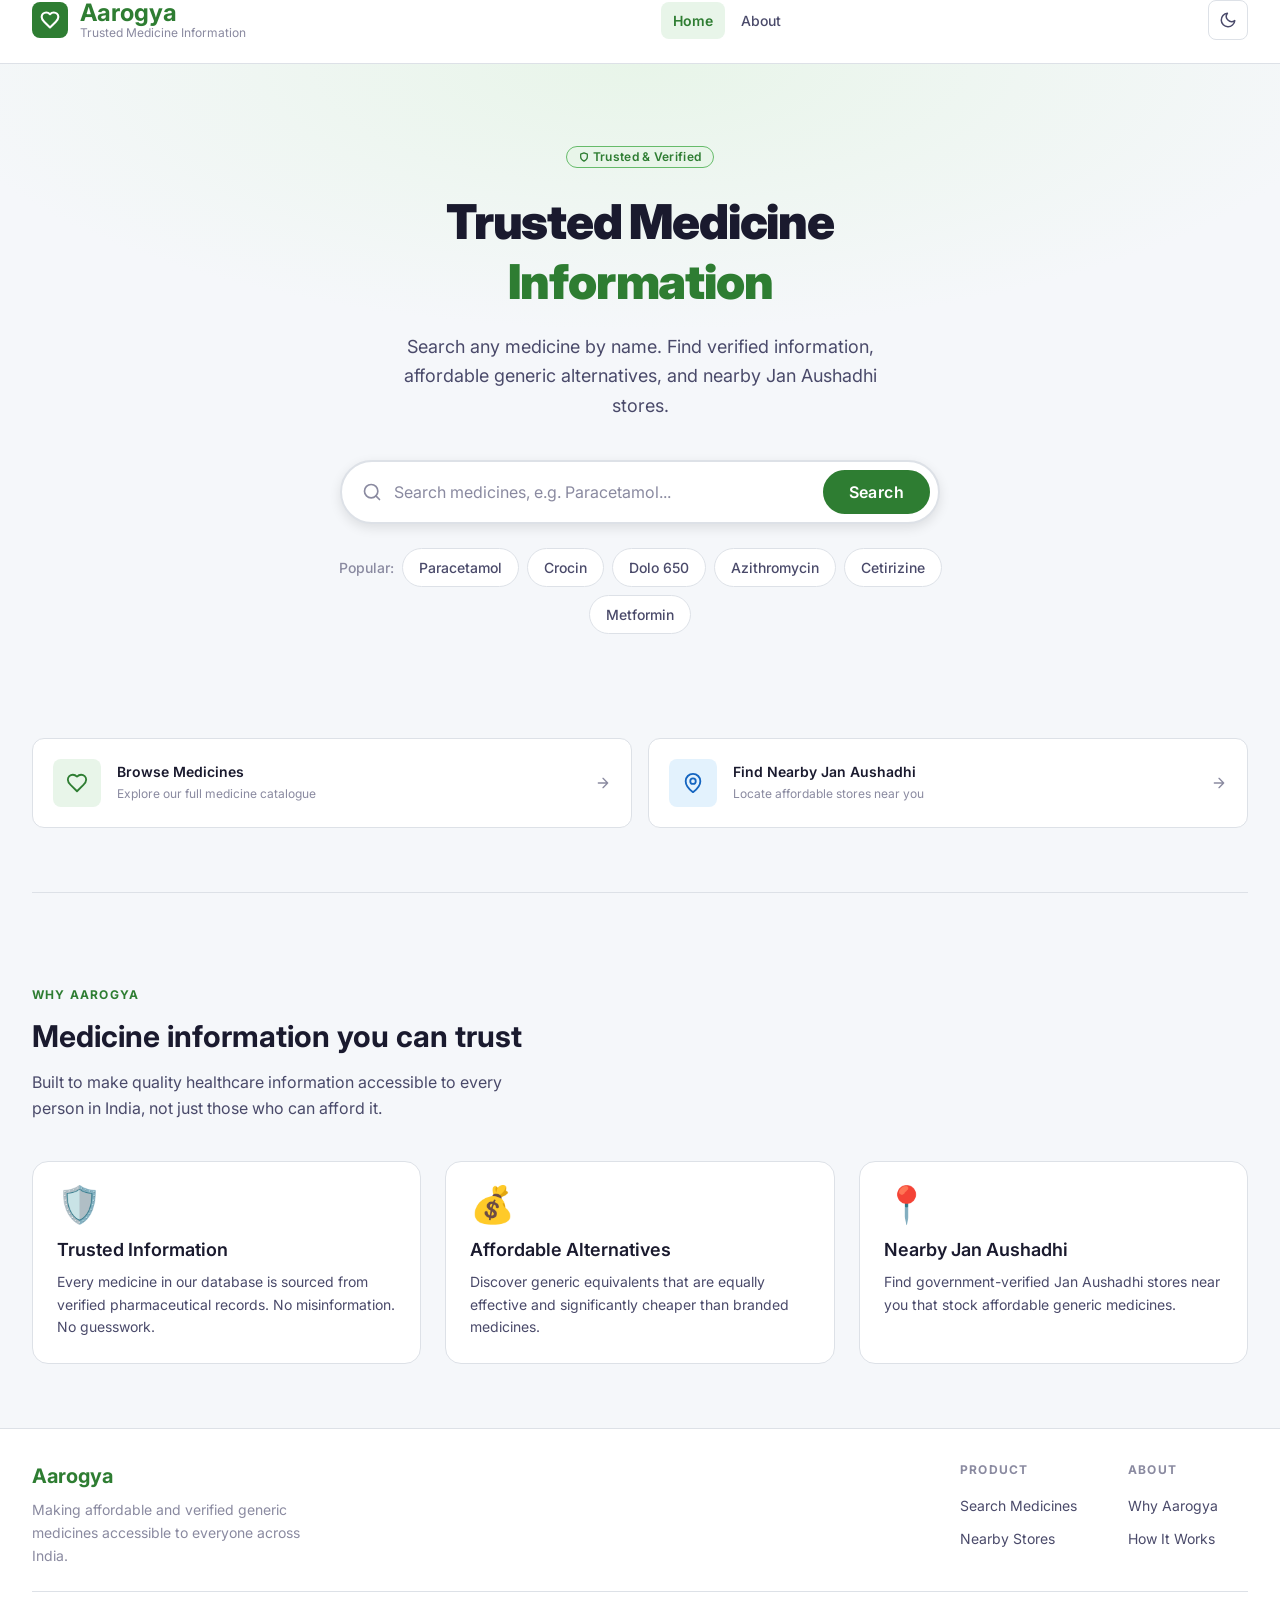
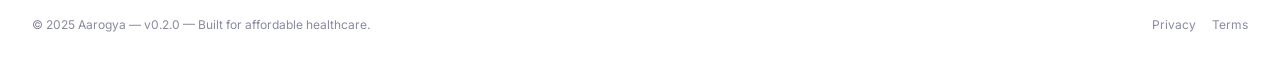
==== frontend_v1/pages/home.html @ 44caf433 "feat(frontend): complete frontend v1 baseline" ====
﻿<!DOCTYPE html>
<html lang="en" data-theme="light">
<head>
  <meta charset="UTF-8" />
  <meta name="viewport" content="width=device-width, initial-scale=1.0" />
  <meta name="description" content="Aarogya — Search any medicine. Find trusted information, generic alternatives, and nearby Jan Aushadhi stores." />
  <meta name="theme-color" content="#2E7D32" />

  <title>Aarogya — Trusted Medicine Information</title>

  <!-- Preconnect for Google Fonts -->
  <link rel="preconnect" href="https://fonts.googleapis.com" />
  <link rel="preconnect" href="https://fonts.gstatic.com" crossorigin />
  <link
    href="https://fonts.googleapis.com/css2?family=Inter:wght@300;400;500;600;700;900&display=swap"
    rel="stylesheet"
  />

  <!-- Sprint 1 Design System — load order matters -->
  <link rel="stylesheet" href="../css/base/variables.css" />
  <link rel="stylesheet" href="../css/base/reset.css" />
  <link rel="stylesheet" href="../css/base/typography.css" />
  <link rel="stylesheet" href="../css/themes/light.css" />
  <link rel="stylesheet" href="../css/themes/dark.css" />
  <link rel="stylesheet" href="../css/layout/grid.css" />
  <link rel="stylesheet" href="../css/layout/utilities.css" />
  <link rel="stylesheet" href="../css/components/buttons.css" />
  <link rel="stylesheet" href="../css/components/inputs.css" />
  <link rel="stylesheet" href="../css/components/cards.css" />
  <link rel="stylesheet" href="../css/components/badges.css" />
  <link rel="stylesheet" href="../css/components/navigation.css" />
  <link rel="stylesheet" href="../css/components/dividers.css" />
  <link rel="stylesheet" href="../css/components/skeleton.css" />
  <link rel="stylesheet" href="../css/components/states.css" />

  <!-- Sprint 2 — Homepage page-level styles only -->
  <link rel="stylesheet" href="../css/pages/home.css" />

  <!-- Theme initialised before paint to prevent flash -->
  <script src="../js/theme.js"></script>
</head>

<body>

  <!-- Skip to main content — accessibility -->
  <a href="#main-content" class="sr-only">Skip to main content</a>

  <!-- ===========================================================
       HEADER — reuses Sprint 1 navigation component exactly
       =========================================================== -->

  <header class="header" role="banner">
    <div class="container">
      <div class="header-inner">

        <!-- Logo -->
        <a href="home.html" class="header-logo" aria-label="Aarogya — go to homepage">
          <div class="header-logo-icon" aria-hidden="true">
            <svg width="20" height="20" viewBox="0 0 24 24" fill="none"
              stroke="currentColor" stroke-width="2.5"
              stroke-linecap="round" stroke-linejoin="round">
              <path d="M19 14c1.49-1.46 3-3.21 3-5.5A5.5 5.5 0 0 0 16.5 3c-1.76 0-3 .5-4.5 2-1.5-1.5-2.74-2-4.5-2A5.5 5.5 0 0 0 2 8.5c0 2.3 1.5 4.05 3 5.5l7 7Z"/>
            </svg>
          </div>
          <div>
            <div class="header-logo-name">Aarogya</div>
            <div class="header-logo-tagline">Trusted Medicine Information</div>
          </div>
        </a>

        <!-- Desktop Nav -->
        <nav class="header-nav" aria-label="Primary navigation">
          <a href="home.html" class="nav-link active" aria-current="page">Home</a>
          <a href="#about" class="nav-link">About</a>
        </nav>

        <!-- Actions -->
        <div class="header-actions">

          <!-- Theme Toggle -->
          <button
            class="theme-toggle"
            data-theme-toggle
            aria-label="Switch to dark theme"
            title="Toggle theme"
          >
            <svg class="theme-toggle-icon icon-moon" viewBox="0 0 24 24"
              fill="none" stroke="currentColor" stroke-width="2"
              stroke-linecap="round" stroke-linejoin="round"
              aria-hidden="true">
              <path d="M21 12.79A9 9 0 1 1 11.21 3 7 7 0 0 0 21 12.79z"/>
            </svg>
            <svg class="theme-toggle-icon icon-sun" viewBox="0 0 24 24"
              fill="none" stroke="currentColor" stroke-width="2"
              stroke-linecap="round" stroke-linejoin="round"
              aria-hidden="true">
              <circle cx="12" cy="12" r="5"/>
              <line x1="12" y1="1"  x2="12" y2="3"/>
              <line x1="12" y1="21" x2="12" y2="23"/>
              <line x1="4.22"  y1="4.22"  x2="5.64"  y2="5.64"/>
              <line x1="18.36" y1="18.36" x2="19.78" y2="19.78"/>
              <line x1="1"  y1="12" x2="3"  y2="12"/>
              <line x1="21" y1="12" x2="23" y2="12"/>
              <line x1="4.22"  y1="19.78" x2="5.64"  y2="18.36"/>
              <line x1="18.36" y1="5.64"  x2="19.78" y2="4.22"/>
            </svg>
          </button>

          <!-- Mobile Menu Toggle -->
          <button
            class="mobile-menu-toggle"
            data-mobile-toggle
            aria-label="Open navigation menu"
            aria-expanded="false"
            aria-controls="mobile-nav"
          >
            <span class="bar" aria-hidden="true"></span>
            <span class="bar" aria-hidden="true"></span>
            <span class="bar" aria-hidden="true"></span>
          </button>

        </div>
      </div>
    </div>
  </header>

  <!-- Mobile Navigation Drawer -->
  <nav class="mobile-nav" id="mobile-nav" aria-label="Mobile navigation">
    <a href="home.html" class="nav-link active" aria-current="page">Home</a>
    <a href="#about" class="nav-link">About</a>
    <hr class="divider" />
    <button class="btn btn-outline btn-full" data-theme-toggle>
      Toggle Theme
    </button>
  </nav>

  <!-- ===========================================================
       MAIN CONTENT
       =========================================================== -->

  <main class="page-main" id="main-content">

    <!-- =========================================================
         SECTION 1 — HERO + SEARCH
         The most important section. User should immediately
         understand: "I can search any medicine here."
         ========================================================= -->

    <section class="hero" aria-labelledby="hero-heading">
      <div class="container">
        <div class="hero-inner">

          <!-- Eyebrow badge -->
          <div class="hero-eyebrow fade-in">
            <span class="badge badge-primary">
              <svg width="10" height="10" viewBox="0 0 24 24" fill="none"
                stroke="currentColor" stroke-width="3"
                stroke-linecap="round" stroke-linejoin="round"
                aria-hidden="true">
                <path d="M12 22s8-4 8-10V5l-8-3-8 3v7c0 6 8 10 8 10z"/>
              </svg>
              Trusted &amp; Verified
            </span>
          </div>

          <!-- Main heading -->
          <h1 class="hero-heading fade-in fade-in-delay-1" id="hero-heading">
            Trusted Medicine<br />
            <span class="hero-heading-accent">Information</span>
          </h1>

          <!-- Supporting text -->
          <p class="hero-subtext fade-in fade-in-delay-2">
            Search any medicine by name. Find verified information,
            affordable generic alternatives, and nearby Jan Aushadhi stores.
          </p>

          <!-- Search bar -->
          <div class="hero-search-wrapper fade-in fade-in-delay-3">
            <form
              id="hero-search-form"
              role="search"
              aria-label="Search medicines"
              autocomplete="off"
            >
              <div class="hero-search-box">

                <!-- Search icon -->
                <span class="hero-search-icon" aria-hidden="true">
                  <svg width="20" height="20" viewBox="0 0 24 24" fill="none"
                    stroke="currentColor" stroke-width="2"
                    stroke-linecap="round" stroke-linejoin="round">
                    <circle cx="11" cy="11" r="8"/>
                    <path d="m21 21-4.35-4.35"/>
                  </svg>
                </span>

                <!-- Input -->
                <input
                  type="search"
                  id="hero-search-input"
                  name="q"
                  class="hero-search-input"
                  placeholder="Search medicines, e.g. Paracetamol..."
                  aria-label="Search medicines"
                  spellcheck="false"
                  autocorrect="off"
                />

                <!-- Submit -->
                <button
                  type="submit"
                  class="btn btn-primary btn-md btn-pill hero-search-btn"
                  data-search-submit
                  aria-label="Search"
                >
                  Search
                </button>

              </div>
            </form>
          </div>

          <!-- Popular medicines chips -->
          <div
            class="popular-medicines fade-in fade-in-delay-4"
            aria-label="Popular medicine searches"
          >
            <span class="popular-label" aria-hidden="true">Popular:</span>

            <button
              class="medicine-chip"
              data-medicine-chip="Paracetamol"
              aria-label="Search for Paracetamol"
              tabindex="0"
            >Paracetamol</button>

            <button
              class="medicine-chip"
              data-medicine-chip="Crocin"
              aria-label="Search for Crocin"
              tabindex="0"
            >Crocin</button>

            <button
              class="medicine-chip"
              data-medicine-chip="Dolo 650"
              aria-label="Search for Dolo 650"
              tabindex="0"
            >Dolo 650</button>

            <button
              class="medicine-chip"
              data-medicine-chip="Azithromycin"
              aria-label="Search for Azithromycin"
              tabindex="0"
            >Azithromycin</button>

            <button
              class="medicine-chip"
              data-medicine-chip="Cetirizine"
              aria-label="Search for Cetirizine"
              tabindex="0"
            >Cetirizine</button>

            <button
              class="medicine-chip"
              data-medicine-chip="Metformin"
              aria-label="Search for Metformin"
              tabindex="0"
            >Metformin</button>

          </div>

        </div>
      </div>
    </section>

    <!-- =========================================================
         SECTION 2 — QUICK ACTIONS
         Entry points for core product features.
         Placeholders for future pages (Sprint 3+).
         ========================================================= -->

    <section class="section-gap-sm" aria-labelledby="quick-actions-heading">
      <div class="container">

        <h2 class="sr-only" id="quick-actions-heading">Quick Actions</h2>

        <div class="quick-actions-grid">

          <!-- Browse Medicines -->
          <a
            href="#"
            class="quick-action-card"
            data-quick-action="browse"
            aria-label="Browse all medicines"
            tabindex="0"
          >
            <div class="quick-action-icon quick-action-icon-green" aria-hidden="true">
              <svg width="22" height="22" viewBox="0 0 24 24" fill="none"
                stroke="currentColor" stroke-width="2"
                stroke-linecap="round" stroke-linejoin="round">
                <path d="M19 14c1.49-1.46 3-3.21 3-5.5A5.5 5.5 0 0 0 16.5 3c-1.76 0-3 .5-4.5 2-1.5-1.5-2.74-2-4.5-2A5.5 5.5 0 0 0 2 8.5c0 2.3 1.5 4.05 3 5.5l7 7Z"/>
              </svg>
            </div>
            <div class="quick-action-text">
              <span class="quick-action-title">Browse Medicines</span>
              <span class="quick-action-desc">Explore our full medicine catalogue</span>
            </div>
            <span class="quick-action-arrow" aria-hidden="true">
              <svg width="16" height="16" viewBox="0 0 24 24" fill="none"
                stroke="currentColor" stroke-width="2"
                stroke-linecap="round" stroke-linejoin="round">
                <path d="M5 12h14M12 5l7 7-7 7"/>
              </svg>
            </span>
          </a>

          <!-- Find Nearby Jan Aushadhi -->
          <a
            href="#"
            class="quick-action-card"
            data-quick-action="stores"
            aria-label="Find nearby Jan Aushadhi stores"
            tabindex="0"
          >
            <div class="quick-action-icon quick-action-icon-blue" aria-hidden="true">
              <svg width="22" height="22" viewBox="0 0 24 24" fill="none"
                stroke="currentColor" stroke-width="2"
                stroke-linecap="round" stroke-linejoin="round">
                <path d="M20 10c0 6-8 12-8 12s-8-6-8-12a8 8 0 0 1 16 0Z"/>
                <circle cx="12" cy="10" r="3"/>
              </svg>
            </div>
            <div class="quick-action-text">
              <span class="quick-action-title">Find Nearby Jan Aushadhi</span>
              <span class="quick-action-desc">Locate affordable stores near you</span>
            </div>
            <span class="quick-action-arrow" aria-hidden="true">
              <svg width="16" height="16" viewBox="0 0 24 24" fill="none"
                stroke="currentColor" stroke-width="2"
                stroke-linecap="round" stroke-linejoin="round">
                <path d="M5 12h14M12 5l7 7-7 7"/>
              </svg>
            </span>
          </a>

        </div>
      </div>
    </section>

    <div class="container"><hr class="divider" /></div>

    <!-- =========================================================
         SECTION 3 — WHY AAROGYA
         Short, honest value proposition. Three cards.
         ========================================================= -->

    <section
      class="section-gap"
      id="about"
      aria-labelledby="why-heading"
    >
      <div class="container">

        <!-- Section header -->
        <div class="mb-10">
          <span class="section-eyebrow">Why Aarogya</span>
          <h2 class="section-heading" id="why-heading">
            Medicine information you can trust
          </h2>
          <p class="section-subtext">
            Built to make quality healthcare information accessible
            to every person in India, not just those who can afford it.
          </p>
        </div>

        <!-- Three value cards -->
        <div class="why-cards-grid">

          <!-- Card 1 -->
          <article class="why-card">
            <span class="why-card-emoji" aria-hidden="true">🛡️</span>
            <h3 class="why-card-title">Trusted Information</h3>
            <p class="why-card-desc">
              Every medicine in our database is sourced from verified
              pharmaceutical records. No misinformation. No guesswork.
            </p>
          </article>

          <!-- Card 2 -->
          <article class="why-card">
            <span class="why-card-emoji" aria-hidden="true">💰</span>
            <h3 class="why-card-title">Affordable Alternatives</h3>
            <p class="why-card-desc">
              Discover generic equivalents that are equally effective
              and significantly cheaper than branded medicines.
            </p>
          </article>

          <!-- Card 3 -->
          <article class="why-card">
            <span class="why-card-emoji" aria-hidden="true">📍</span>
            <h3 class="why-card-title">Nearby Jan Aushadhi</h3>
            <p class="why-card-desc">
              Find government-verified Jan Aushadhi stores near you
              that stock affordable generic medicines.
            </p>
          </article>

        </div>

      </div>
    </section>

  </main>

  <!-- ===========================================================
       FOOTER — reuses Sprint 1 footer component exactly
       =========================================================== -->

  <footer class="footer" role="contentinfo">
    <div class="container">
      <div class="footer-inner">

        <div class="footer-top">

          <div class="footer-brand">
            <div class="footer-brand-name">Aarogya</div>
            <p class="footer-brand-desc">
              Making affordable and verified generic medicines
              accessible to everyone across India.
            </p>
          </div>

          <div class="footer-links-group">
            <nav class="footer-links-col" aria-label="Product links">
              <span class="footer-links-title">Product</span>
              <a href="#" class="footer-link">Search Medicines</a>
              <a href="#" class="footer-link">Nearby Stores</a>
            </nav>
            <nav class="footer-links-col" aria-label="About links">
              <span class="footer-links-title">About</span>
              <a href="#about" class="footer-link">Why Aarogya</a>
              <a href="#" class="footer-link">How It Works</a>
            </nav>
          </div>

        </div>

        <div class="footer-bottom">
          <p class="footer-copyright">
            &copy; 2025 Aarogya &mdash; v0.2.0 &mdash; Built for affordable healthcare.
          </p>
          <div class="footer-bottom-links">
            <a href="#" class="footer-bottom-link">Privacy</a>
            <a href="#" class="footer-bottom-link">Terms</a>
          </div>
        </div>

      </div>
    </div>
  </footer>

  <!-- Scripts -->
  <!-- theme.js already loaded in <head> -->
  <script src="../js/main.js"></script>
  <script src="../js/home.js"></script>

</body>
</html>
---- frontend_v1/css/base/variables.css ----
﻿/* ============================================================
   AAROGYA — GLOBAL DESIGN TOKENS
   css/base/variables.css

   All colors, spacing, typography, shadows, and radii
   are defined here as CSS custom properties.

   NEVER hardcode colors anywhere else in the project.
   Always reference a variable from this file.
   ============================================================ */

:root {

  /* ----------------------------------------------------------
     BRAND COLORS
     ---------------------------------------------------------- */

  --color-primary-green:        #2E7D32;
  --color-primary-green-dark:   #1B5E20;
  --color-primary-green-light:  #4CAF50;
  --color-primary-green-subtle: #E8F5E9;

  --color-secondary-green:      #66BB6A;
  --color-secondary-green-dark: #388E3C;

  --color-accent-blue:          #1565C0;
  --color-accent-blue-light:    #1E88E5;
  --color-accent-blue-subtle:   #E3F2FD;

  /* ----------------------------------------------------------
     SEMANTIC COLORS
     ---------------------------------------------------------- */

  --color-success:              #2E7D32;
  --color-success-light:        #4CAF50;
  --color-success-subtle:       #E8F5E9;

  --color-warning:              #F57F17;
  --color-warning-light:        #FFB300;
  --color-warning-subtle:       #FFF8E1;

  --color-error:                #C62828;
  --color-error-light:          #EF5350;
  --color-error-subtle:         #FFEBEE;

  --color-info:                 #0277BD;
  --color-info-light:           #29B6F6;
  --color-info-subtle:          #E1F5FE;

  /* ----------------------------------------------------------
     TYPOGRAPHY COLORS
     (will be overridden by light/dark theme)
     ---------------------------------------------------------- */

  --color-text-primary:         #1A1A2E;
  --color-text-secondary:       #4A4A6A;
  --color-text-muted:           #8A8AA0;
  --color-text-disabled:        #BCBCD0;
  --color-text-inverse:         #FFFFFF;
  --color-text-link:            #1565C0;
  --color-text-link-hover:      #0D47A1;

  /* ----------------------------------------------------------
     SURFACE COLORS
     (will be overridden by light/dark theme)
     ---------------------------------------------------------- */

  --color-background:           #F5F7FA;
  --color-surface:              #FFFFFF;
  --color-surface-raised:       #FFFFFF;
  --color-surface-overlay:      #FFFFFF;
  --color-surface-sunken:       #ECEEF2;

  /* ----------------------------------------------------------
     BORDER COLORS
     ---------------------------------------------------------- */

  --color-border:               #DDE1E7;
  --color-border-strong:        #B0B8C4;
  --color-border-focus:         #1565C0;
  --color-border-error:         #C62828;
  --color-border-success:       #2E7D32;

  /* ----------------------------------------------------------
     SHADOWS
     ---------------------------------------------------------- */

  --shadow-xs:    0 1px 2px rgba(0, 0, 0, 0.05);
  --shadow-sm:    0 1px 4px rgba(0, 0, 0, 0.08);
  --shadow-md:    0 4px 12px rgba(0, 0, 0, 0.10);
  --shadow-lg:    0 8px 24px rgba(0, 0, 0, 0.12);
  --shadow-xl:    0 16px 40px rgba(0, 0, 0, 0.14);
  --shadow-inner: inset 0 2px 4px rgba(0, 0, 0, 0.06);

  /* ----------------------------------------------------------
     BORDER RADIUS
     ---------------------------------------------------------- */

  --radius-xs:   2px;
  --radius-sm:   4px;
  --radius-md:   8px;
  --radius-lg:   12px;
  --radius-xl:   16px;
  --radius-2xl:  24px;
  --radius-full: 9999px;

  /* ----------------------------------------------------------
     SPACING SCALE
     ---------------------------------------------------------- */

  --space-1:  4px;
  --space-2:  8px;
  --space-3:  12px;
  --space-4:  16px;
  --space-5:  20px;
  --space-6:  24px;
  --space-7:  28px;
  --space-8:  32px;
  --space-10: 40px;
  --space-12: 48px;
  --space-16: 64px;
  --space-20: 80px;
  --space-24: 96px;

  /* ----------------------------------------------------------
     TYPOGRAPHY — FONT FAMILIES
     ---------------------------------------------------------- */

  --font-primary:   'Inter', -apple-system, BlinkMacSystemFont, 'Segoe UI', sans-serif;
  --font-mono:      'JetBrains Mono', 'Fira Code', 'Courier New', monospace;

  /* ----------------------------------------------------------
     TYPOGRAPHY — FONT SIZES
     ---------------------------------------------------------- */

  --text-xs:    0.75rem;    /* 12px */
  --text-sm:    0.875rem;   /* 14px */
  --text-base:  1rem;       /* 16px */
  --text-md:    1.125rem;   /* 18px */
  --text-lg:    1.25rem;    /* 20px */
  --text-xl:    1.5rem;     /* 24px */
  --text-2xl:   1.875rem;   /* 30px */
  --text-3xl:   2.25rem;    /* 36px */
  --text-4xl:   3rem;       /* 48px */
  --text-5xl:   3.75rem;    /* 60px */

  /* ----------------------------------------------------------
     TYPOGRAPHY — FONT WEIGHTS
     ---------------------------------------------------------- */

  --weight-light:    300;
  --weight-regular:  400;
  --weight-medium:   500;
  --weight-semibold: 600;
  --weight-bold:     700;
  --weight-black:    900;

  /* ----------------------------------------------------------
     TYPOGRAPHY — LINE HEIGHTS
     ---------------------------------------------------------- */

  --leading-tight:   1.25;
  --leading-snug:    1.375;
  --leading-normal:  1.5;
  --leading-relaxed: 1.625;
  --leading-loose:   2;

  /* ----------------------------------------------------------
     TYPOGRAPHY — LETTER SPACING
     ---------------------------------------------------------- */

  --tracking-tight:  -0.025em;
  --tracking-normal:  0em;
  --tracking-wide:    0.025em;
  --tracking-wider:   0.05em;
  --tracking-widest:  0.1em;

  /* ----------------------------------------------------------
     TRANSITIONS
     ---------------------------------------------------------- */

  --transition-fast:   150ms ease;
  --transition-base:   250ms ease;
  --transition-slow:   400ms ease;
  --transition-theme:  300ms ease;

  /* ----------------------------------------------------------
     Z-INDEX SCALE
     ---------------------------------------------------------- */

  --z-below:    -1;
  --z-base:      0;
  --z-raised:   10;
  --z-dropdown: 100;
  --z-sticky:   200;
  --z-overlay:  300;
  --z-modal:    400;
  --z-toast:    500;

  /* ----------------------------------------------------------
     LAYOUT
     ---------------------------------------------------------- */

  --container-sm:  640px;
  --container-md:  768px;
  --container-lg:  1024px;
  --container-xl:  1280px;
  --container-2xl: 1440px;

  --header-height:        64px;
  --header-height-mobile: 56px;
}
---- frontend_v1/css/base/typography.css ----
﻿/* ============================================================
   AAROGYA — TYPOGRAPHY SYSTEM
   css/base/typography.css

   Defines the complete type hierarchy.
   All text elements should use these classes
   for visual consistency across every page.
   ============================================================ */

/* ----------------------------------------------------------
   DISPLAY — Largest text. Hero sections only.
   ---------------------------------------------------------- */

.text-display-xl {
  font-size: var(--text-5xl);
  font-weight: var(--weight-black);
  line-height: var(--leading-tight);
  letter-spacing: var(--tracking-tight);
  color: var(--color-text-primary);
}

.text-display-lg {
  font-size: var(--text-4xl);
  font-weight: var(--weight-bold);
  line-height: var(--leading-tight);
  letter-spacing: var(--tracking-tight);
  color: var(--color-text-primary);
}

.text-display {
  font-size: var(--text-3xl);
  font-weight: var(--weight-bold);
  line-height: var(--leading-snug);
  letter-spacing: var(--tracking-tight);
  color: var(--color-text-primary);
}

/* ----------------------------------------------------------
   HEADINGS — Section titles
   ---------------------------------------------------------- */

.text-heading-xl {
  font-size: var(--text-2xl);
  font-weight: var(--weight-bold);
  line-height: var(--leading-snug);
  color: var(--color-text-primary);
}

.text-heading-lg {
  font-size: var(--text-xl);
  font-weight: var(--weight-semibold);
  line-height: var(--leading-snug);
  color: var(--color-text-primary);
}

.text-heading {
  font-size: var(--text-lg);
  font-weight: var(--weight-semibold);
  line-height: var(--leading-snug);
  color: var(--color-text-primary);
}

.text-heading-sm {
  font-size: var(--text-md);
  font-weight: var(--weight-semibold);
  line-height: var(--leading-normal);
  color: var(--color-text-primary);
}

/* ----------------------------------------------------------
   SUBHEADING — Subtitles and section labels
   ---------------------------------------------------------- */

.text-subheading {
  font-size: var(--text-base);
  font-weight: var(--weight-medium);
  line-height: var(--leading-normal);
  letter-spacing: var(--tracking-wide);
  color: var(--color-text-secondary);
}

.text-subheading-sm {
  font-size: var(--text-sm);
  font-weight: var(--weight-medium);
  line-height: var(--leading-normal);
  letter-spacing: var(--tracking-wide);
  color: var(--color-text-secondary);
}

/* ----------------------------------------------------------
   BODY — Main content text
   ---------------------------------------------------------- */

.text-body-lg {
  font-size: var(--text-md);
  font-weight: var(--weight-regular);
  line-height: var(--leading-relaxed);
  color: var(--color-text-primary);
}

.text-body {
  font-size: var(--text-base);
  font-weight: var(--weight-regular);
  line-height: var(--leading-relaxed);
  color: var(--color-text-primary);
}

.text-body-sm {
  font-size: var(--text-sm);
  font-weight: var(--weight-regular);
  line-height: var(--leading-relaxed);
  color: var(--color-text-primary);
}

/* ----------------------------------------------------------
   CAPTION — Supplemental text, metadata
   ---------------------------------------------------------- */

.text-caption {
  font-size: var(--text-sm);
  font-weight: var(--weight-regular);
  line-height: var(--leading-normal);
  color: var(--color-text-muted);
}

.text-caption-strong {
  font-size: var(--text-sm);
  font-weight: var(--weight-medium);
  line-height: var(--leading-normal);
  color: var(--color-text-secondary);
}

/* ----------------------------------------------------------
   LABEL — UI labels, tags, badges
   ---------------------------------------------------------- */

.text-label {
  font-size: var(--text-xs);
  font-weight: var(--weight-semibold);
  line-height: var(--leading-normal);
  letter-spacing: var(--tracking-wider);
  text-transform: uppercase;
  color: var(--color-text-secondary);
}

.text-label-sm {
  font-size: 0.625rem; /* 10px */
  font-weight: var(--weight-bold);
  line-height: var(--leading-normal);
  letter-spacing: var(--tracking-widest);
  text-transform: uppercase;
  color: var(--color-text-muted);
}

/* ----------------------------------------------------------
   CODE — Monospace text
   ---------------------------------------------------------- */

.text-code {
  font-family: var(--font-mono);
  font-size: var(--text-sm);
  font-weight: var(--weight-regular);
  background-color: var(--color-surface-sunken);
  color: var(--color-primary-green);
  padding: 2px var(--space-2);
  border-radius: var(--radius-sm);
  border: 1px solid var(--color-border);
}

/* ----------------------------------------------------------
   COLOR UTILITIES — Apply to any text class
   ---------------------------------------------------------- */

.text-primary    { color: var(--color-text-primary) !important; }
.text-secondary  { color: var(--color-text-secondary) !important; }
.text-muted      { color: var(--color-text-muted) !important; }
.text-disabled   { color: var(--color-text-disabled) !important; }
.text-inverse    { color: var(--color-text-inverse) !important; }
.text-success    { color: var(--color-success) !important; }
.text-warning    { color: var(--color-warning) !important; }
.text-error      { color: var(--color-error) !important; }
.text-accent     { color: var(--color-accent-blue) !important; }
.text-brand      { color: var(--color-primary-green) !important; }

/* ----------------------------------------------------------
   ALIGNMENT UTILITIES
   ---------------------------------------------------------- */

.text-left   { text-align: left; }
.text-center { text-align: center; }
.text-right  { text-align: right; }

/* ----------------------------------------------------------
   WEIGHT UTILITIES
   ---------------------------------------------------------- */

.font-light    { font-weight: var(--weight-light); }
.font-regular  { font-weight: var(--weight-regular); }
.font-medium   { font-weight: var(--weight-medium); }
.font-semibold { font-weight: var(--weight-semibold); }
.font-bold     { font-weight: var(--weight-bold); }

/* ----------------------------------------------------------
   TRUNCATION
   ---------------------------------------------------------- */

.text-truncate {
  white-space: nowrap;
  overflow: hidden;
  text-overflow: ellipsis;
}

.text-clamp-2 {
  display: -webkit-box;
  -webkit-line-clamp: 2;
  -webkit-box-orient: vertical;
  overflow: hidden;
}

.text-clamp-3 {
  display: -webkit-box;
  -webkit-line-clamp: 3;
  -webkit-box-orient: vertical;
  overflow: hidden;
}
---- frontend_v1/css/themes/light.css ----
﻿/* ============================================================
   AAROGYA — LIGHT THEME
   css/themes/light.css

   Overrides surface and text variables for light mode.
   Applied when <html> has no data-theme attribute
   or data-theme="light"
   ============================================================ */

[data-theme="light"],
:root {

  /* Backgrounds */
  --color-background:      #F5F7FA;
  --color-surface:         #FFFFFF;
  --color-surface-raised:  #FFFFFF;
  --color-surface-overlay: #FFFFFF;
  --color-surface-sunken:  #ECEEF2;

  /* Text */
  --color-text-primary:   #1A1A2E;
  --color-text-secondary: #4A4A6A;
  --color-text-muted:     #8A8AA0;
  --color-text-disabled:  #BCBCD0;
  --color-text-inverse:   #FFFFFF;
  --color-text-link:      #1565C0;
  --color-text-link-hover:#0D47A1;

  /* Borders */
  --color-border:       #DDE1E7;
  --color-border-strong:#B0B8C4;

  /* Shadows — more visible on light */
  --shadow-xs:  0 1px 2px rgba(0, 0, 0, 0.05);
  --shadow-sm:  0 1px 4px rgba(0, 0, 0, 0.08);
  --shadow-md:  0 4px 12px rgba(0, 0, 0, 0.10);
  --shadow-lg:  0 8px 24px rgba(0, 0, 0, 0.12);
  --shadow-xl:  0 16px 40px rgba(0, 0, 0, 0.14);

  /* Header */
  --color-header-bg:     #FFFFFF;
  --color-header-border: #DDE1E7;

  /* Input */
  --color-input-bg:          #FFFFFF;
  --color-input-bg-focus:    #FFFFFF;
  --color-input-placeholder: #8A8AA0;

  /* Card */
  --color-card-bg:     #FFFFFF;
  --color-card-border: #DDE1E7;

  /* Skeleton */
  --color-skeleton-base:     #E8EAED;
  --color-skeleton-shimmer:  #F5F7FA;

  /* Scrollbar */
  --color-scrollbar-track:  #F5F7FA;
  --color-scrollbar-thumb:  #DDE1E7;
}
---- frontend_v1/css/themes/dark.css ----
﻿/* ============================================================
   AAROGYA — DARK THEME
   css/themes/dark.css

   This is NOT a simple color inversion.
   Colors are carefully chosen for:
   - Eye comfort during extended use
   - Sufficient contrast for accessibility
   - Healthcare-appropriate visual hierarchy

   Applied when <html data-theme="dark">
   ============================================================ */

[data-theme="dark"] {

  /* Backgrounds — layered depth */
  --color-background:      #0D1117;
  --color-surface:         #161B22;
  --color-surface-raised:  #1C2128;
  --color-surface-overlay: #22272E;
  --color-surface-sunken:  #090D12;

  /* Text — softened whites (not harsh #FFF) */
  --color-text-primary:   #E6EDF3;
  --color-text-secondary: #8B949E;
  --color-text-muted:     #6E7681;
  --color-text-disabled:  #3D444D;
  --color-text-inverse:   #0D1117;
  --color-text-link:      #58A6FF;
  --color-text-link-hover:#79C0FF;

  /* Brand — slightly lightened for dark bg contrast */
  --color-primary-green:        #4CAF50;
  --color-primary-green-dark:   #388E3C;
  --color-primary-green-light:  #81C784;
  --color-primary-green-subtle: #1B2E1B;

  --color-secondary-green:      #81C784;
  --color-secondary-green-dark: #4CAF50;

  --color-accent-blue:          #58A6FF;
  --color-accent-blue-light:    #79C0FF;
  --color-accent-blue-subtle:   #0D2137;

  /* Semantic */
  --color-success:        #4CAF50;
  --color-success-light:  #81C784;
  --color-success-subtle: #1B2E1B;

  --color-warning:        #FFB300;
  --color-warning-light:  #FFD54F;
  --color-warning-subtle: #2E2410;

  --color-error:        #EF5350;
  --color-error-light:  #EF9A9A;
  --color-error-subtle: #2E1010;

  --color-info:        #29B6F6;
  --color-info-light:  #80D8FF;
  --color-info-subtle: #0D1E2E;

  /* Borders */
  --color-border:        #30363D;
  --color-border-strong: #484F58;
  --color-border-focus:  #58A6FF;
  --color-border-error:  #EF5350;
  --color-border-success:#4CAF50;

  /* Shadows — subtle on dark bg */
  --shadow-xs:  0 1px 2px rgba(0, 0, 0, 0.30);
  --shadow-sm:  0 1px 4px rgba(0, 0, 0, 0.40);
  --shadow-md:  0 4px 12px rgba(0, 0, 0, 0.50);
  --shadow-lg:  0 8px 24px rgba(0, 0, 0, 0.60);
  --shadow-xl:  0 16px 40px rgba(0, 0, 0, 0.70);

  /* Header */
  --color-header-bg:     #161B22;
  --color-header-border: #30363D;

  /* Input */
  --color-input-bg:          #0D1117;
  --color-input-bg-focus:    #161B22;
  --color-input-placeholder: #6E7681;

  /* Card */
  --color-card-bg:     #161B22;
  --color-card-border: #30363D;

  /* Skeleton */
  --color-skeleton-base:    #21262D;
  --color-skeleton-shimmer: #30363D;

  /* Scrollbar */
  --color-scrollbar-track: #0D1117;
  --color-scrollbar-thumb: #30363D;
}
---- frontend_v1/css/layout/grid.css ----
﻿/* ============================================================
   AAROGYA — LAYOUT & GRID SYSTEM
   css/layout/grid.css

   Responsive container, grid, and flex layout utilities.
   Mobile-first approach.

   Breakpoints:
   - Mobile:  < 640px
   - Tablet:  640px  — 1023px
   - Laptop:  1024px — 1279px
   - Desktop: 1280px+
   ============================================================ */

/* ----------------------------------------------------------
   CONTAINER
   ---------------------------------------------------------- */

.container {
  width: 100%;
  margin-inline: auto;
  padding-inline: var(--space-4);
}

@media (min-width: 640px) {
  .container { padding-inline: var(--space-6); }
}

@media (min-width: 1024px) {
  .container {
    max-width: var(--container-lg);
    padding-inline: var(--space-8);
  }
}

@media (min-width: 1280px) {
  .container { max-width: var(--container-xl); }
}

@media (min-width: 1440px) {
  .container { max-width: var(--container-2xl); }
}

.container-sm  { max-width: var(--container-sm);  margin-inline: auto; padding-inline: var(--space-4); }
.container-md  { max-width: var(--container-md);  margin-inline: auto; padding-inline: var(--space-4); }
.container-lg  { max-width: var(--container-lg);  margin-inline: auto; padding-inline: var(--space-4); }
.container-xl  { max-width: var(--container-xl);  margin-inline: auto; padding-inline: var(--space-4); }

/* ----------------------------------------------------------
   CSS GRID
   ---------------------------------------------------------- */

.grid {
  display: grid;
  gap: var(--space-6);
}

/* Column presets */
.grid-cols-1  { grid-template-columns: repeat(1,  1fr); }
.grid-cols-2  { grid-template-columns: repeat(2,  1fr); }
.grid-cols-3  { grid-template-columns: repeat(3,  1fr); }
.grid-cols-4  { grid-template-columns: repeat(4,  1fr); }
.grid-cols-6  { grid-template-columns: repeat(6,  1fr); }
.grid-cols-12 { grid-template-columns: repeat(12, 1fr); }

/* Auto-fit responsive grid */
.grid-auto-sm {
  grid-template-columns: repeat(auto-fit, minmax(200px, 1fr));
}

.grid-auto-md {
  grid-template-columns: repeat(auto-fit, minmax(280px, 1fr));
}

.grid-auto-lg {
  grid-template-columns: repeat(auto-fit, minmax(360px, 1fr));
}

/* Gap utilities */
.gap-1  { gap: var(--space-1); }
.gap-2  { gap: var(--space-2); }
.gap-3  { gap: var(--space-3); }
.gap-4  { gap: var(--space-4); }
.gap-6  { gap: var(--space-6); }
.gap-8  { gap: var(--space-8); }
.gap-10 { gap: var(--space-10); }
.gap-12 { gap: var(--space-12); }

/* Span utilities */
.col-span-1  { grid-column: span 1; }
.col-span-2  { grid-column: span 2; }
.col-span-3  { grid-column: span 3; }
.col-span-4  { grid-column: span 4; }
.col-span-6  { grid-column: span 6; }
.col-span-full { grid-column: 1 / -1; }

/* ----------------------------------------------------------
   FLEXBOX
   ---------------------------------------------------------- */

.flex         { display: flex; }
.flex-col     { flex-direction: column; }
.flex-row     { flex-direction: row; }
.flex-wrap    { flex-wrap: wrap; }
.flex-nowrap  { flex-wrap: nowrap; }

.items-start    { align-items: flex-start; }
.items-center   { align-items: center; }
.items-end      { align-items: flex-end; }
.items-stretch  { align-items: stretch; }
.items-baseline { align-items: baseline; }

.justify-start    { justify-content: flex-start; }
.justify-center   { justify-content: center; }
.justify-end      { justify-content: flex-end; }
.justify-between  { justify-content: space-between; }
.justify-around   { justify-content: space-around; }
.justify-evenly   { justify-content: space-evenly; }

.flex-1    { flex: 1; }
.flex-auto { flex: auto; }
.flex-none { flex: none; }

.self-start   { align-self: flex-start; }
.self-center  { align-self: center; }
.self-end     { align-self: flex-end; }
.self-stretch { align-self: stretch; }

/* ----------------------------------------------------------
   RESPONSIVE GRID HELPERS
   ---------------------------------------------------------- */

@media (min-width: 640px) {
  .sm\:grid-cols-2 { grid-template-columns: repeat(2, 1fr); }
  .sm\:grid-cols-3 { grid-template-columns: repeat(3, 1fr); }
  .sm\:flex-row    { flex-direction: row; }
}

@media (min-width: 1024px) {
  .lg\:grid-cols-2 { grid-template-columns: repeat(2, 1fr); }
  .lg\:grid-cols-3 { grid-template-columns: repeat(3, 1fr); }
  .lg\:grid-cols-4 { grid-template-columns: repeat(4, 1fr); }
  .lg\:flex-row    { flex-direction: row; }
  .lg\:flex-col    { flex-direction: column; }
}

/* ----------------------------------------------------------
   PAGE LAYOUT
   ---------------------------------------------------------- */

.page-wrapper {
  min-height: 100vh;
  display: flex;
  flex-direction: column;
}

.page-main {
  flex: 1;
  padding-top: var(--header-height);
}

@media (max-width: 639px) {
  .page-main {
    padding-top: var(--header-height-mobile);
  }
}

.section {
  padding-block: var(--space-12);
}

.section-sm {
  padding-block: var(--space-8);
}

.section-lg {
  padding-block: var(--space-20);
}
---- frontend_v1/css/layout/utilities.css ----
﻿/* ============================================================
   AAROGYA — UTILITY CLASSES
   css/layout/utilities.css

   Spacing, display, visibility, border, background,
   and other utility helpers.
   ============================================================ */

/* ----------------------------------------------------------
   SPACING — Margin
   ---------------------------------------------------------- */

.m-0  { margin: 0; }
.m-1  { margin: var(--space-1); }
.m-2  { margin: var(--space-2); }
.m-3  { margin: var(--space-3); }
.m-4  { margin: var(--space-4); }
.m-6  { margin: var(--space-6); }
.m-8  { margin: var(--space-8); }
.m-auto { margin: auto; }

.mt-0  { margin-top: 0; }
.mt-1  { margin-top: var(--space-1); }
.mt-2  { margin-top: var(--space-2); }
.mt-3  { margin-top: var(--space-3); }
.mt-4  { margin-top: var(--space-4); }
.mt-6  { margin-top: var(--space-6); }
.mt-8  { margin-top: var(--space-8); }
.mt-10 { margin-top: var(--space-10); }
.mt-12 { margin-top: var(--space-12); }

.mb-0  { margin-bottom: 0; }
.mb-1  { margin-bottom: var(--space-1); }
.mb-2  { margin-bottom: var(--space-2); }
.mb-3  { margin-bottom: var(--space-3); }
.mb-4  { margin-bottom: var(--space-4); }
.mb-6  { margin-bottom: var(--space-6); }
.mb-8  { margin-bottom: var(--space-8); }
.mb-10 { margin-bottom: var(--space-10); }
.mb-12 { margin-bottom: var(--space-12); }

.ml-auto { margin-left: auto; }
.mr-auto { margin-right: auto; }
.mx-auto { margin-inline: auto; }

/* ----------------------------------------------------------
   SPACING — Padding
   ---------------------------------------------------------- */

.p-0  { padding: 0; }
.p-1  { padding: var(--space-1); }
.p-2  { padding: var(--space-2); }
.p-3  { padding: var(--space-3); }
.p-4  { padding: var(--space-4); }
.p-6  { padding: var(--space-6); }
.p-8  { padding: var(--space-8); }

.pt-0  { padding-top: 0; }
.pt-1  { padding-top: var(--space-1); }
.pt-2  { padding-top: var(--space-2); }
.pt-4  { padding-top: var(--space-4); }
.pt-6  { padding-top: var(--space-6); }
.pt-8  { padding-top: var(--space-8); }

.pb-0  { padding-bottom: 0; }
.pb-2  { padding-bottom: var(--space-2); }
.pb-4  { padding-bottom: var(--space-4); }
.pb-6  { padding-bottom: var(--space-6); }
.pb-8  { padding-bottom: var(--space-8); }

.px-2  { padding-inline: var(--space-2); }
.px-3  { padding-inline: var(--space-3); }
.px-4  { padding-inline: var(--space-4); }
.px-6  { padding-inline: var(--space-6); }
.px-8  { padding-inline: var(--space-8); }

.py-1  { padding-block: var(--space-1); }
.py-2  { padding-block: var(--space-2); }
.py-3  { padding-block: var(--space-3); }
.py-4  { padding-block: var(--space-4); }
.py-6  { padding-block: var(--space-6); }

/* ----------------------------------------------------------
   DISPLAY
   ---------------------------------------------------------- */

.block        { display: block; }
.inline-block { display: inline-block; }
.inline       { display: inline; }
.hidden       { display: none; }
.invisible    { visibility: hidden; }

@media (max-width: 639px) {
  .hide-mobile { display: none !important; }
}

@media (min-width: 640px) and (max-width: 1023px) {
  .hide-tablet { display: none !important; }
}

@media (min-width: 1024px) {
  .hide-desktop { display: none !important; }
}

/* ----------------------------------------------------------
   SIZING
   ---------------------------------------------------------- */

.w-full    { width: 100%; }
.w-auto    { width: auto; }
.w-screen  { width: 100vw; }
.h-full    { height: 100%; }
.h-screen  { height: 100vh; }
.min-h-screen { min-height: 100vh; }

/* ----------------------------------------------------------
   POSITION
   ---------------------------------------------------------- */

.relative { position: relative; }
.absolute { position: absolute; }
.fixed    { position: fixed; }
.sticky   { position: sticky; }

/* ----------------------------------------------------------
   BORDER RADIUS
   ---------------------------------------------------------- */

.rounded-xs   { border-radius: var(--radius-xs); }
.rounded-sm   { border-radius: var(--radius-sm); }
.rounded-md   { border-radius: var(--radius-md); }
.rounded-lg   { border-radius: var(--radius-lg); }
.rounded-xl   { border-radius: var(--radius-xl); }
.rounded-2xl  { border-radius: var(--radius-2xl); }
.rounded-full { border-radius: var(--radius-full); }

/* ----------------------------------------------------------
   SHADOWS
   ---------------------------------------------------------- */

.shadow-xs { box-shadow: var(--shadow-xs); }
.shadow-sm { box-shadow: var(--shadow-sm); }
.shadow-md { box-shadow: var(--shadow-md); }
.shadow-lg { box-shadow: var(--shadow-lg); }
.shadow-xl { box-shadow: var(--shadow-xl); }

/* ----------------------------------------------------------
   OVERFLOW
   ---------------------------------------------------------- */

.overflow-hidden { overflow: hidden; }
.overflow-auto   { overflow: auto; }
.overflow-scroll { overflow: scroll; }

/* ----------------------------------------------------------
   BACKGROUND UTILITIES
   ---------------------------------------------------------- */

.bg-background     { background-color: var(--color-background); }
.bg-surface        { background-color: var(--color-surface); }
.bg-surface-raised { background-color: var(--color-surface-raised); }
.bg-surface-sunken { background-color: var(--color-surface-sunken); }
.bg-primary        { background-color: var(--color-primary-green); }
.bg-primary-subtle { background-color: var(--color-primary-green-subtle); }
.bg-accent         { background-color: var(--color-accent-blue); }
.bg-accent-subtle  { background-color: var(--color-accent-blue-subtle); }
.bg-success-subtle { background-color: var(--color-success-subtle); }
.bg-warning-subtle { background-color: var(--color-warning-subtle); }
.bg-error-subtle   { background-color: var(--color-error-subtle); }

/* ----------------------------------------------------------
   BORDERS
   ---------------------------------------------------------- */

.border         { border: 1px solid var(--color-border); }
.border-strong  { border: 1px solid var(--color-border-strong); }
.border-top     { border-top: 1px solid var(--color-border); }
.border-bottom  { border-bottom: 1px solid var(--color-border); }
.border-none    { border: none; }

/* ----------------------------------------------------------
   OPACITY
   ---------------------------------------------------------- */

.opacity-0   { opacity: 0; }
.opacity-50  { opacity: 0.5; }
.opacity-75  { opacity: 0.75; }
.opacity-100 { opacity: 1; }

/* ----------------------------------------------------------
   CURSOR
   ---------------------------------------------------------- */

.cursor-pointer  { cursor: pointer; }
.cursor-default  { cursor: default; }
.cursor-not-allowed { cursor: not-allowed; }

/* ----------------------------------------------------------
   TRANSITIONS
   ---------------------------------------------------------- */

.transition-fast { transition: all var(--transition-fast); }
.transition-base { transition: all var(--transition-base); }
.transition-slow { transition: all var(--transition-slow); }

/* ----------------------------------------------------------
   SCREEN READER ONLY — accessible but invisible
   ---------------------------------------------------------- */

.sr-only {
  position: absolute;
  width: 1px;
  height: 1px;
  padding: 0;
  margin: -1px;
  overflow: hidden;
  clip: rect(0, 0, 0, 0);
  white-space: nowrap;
  border-width: 0;
}
---- frontend_v1/css/components/buttons.css ----
﻿/* ============================================================
   AAROGYA — BUTTON COMPONENTS
   css/components/buttons.css

   All button variants.
   Buttons are built on a base .btn class
   with modifiers for variant, size, and state.
   ============================================================ */

/* ----------------------------------------------------------
   BASE BUTTON
   ---------------------------------------------------------- */

.btn {
  display: inline-flex;
  align-items: center;
  justify-content: center;
  gap: var(--space-2);
  padding: var(--space-3) var(--space-6);
  font-size: var(--text-sm);
  font-weight: var(--weight-semibold);
  line-height: 1;
  letter-spacing: var(--tracking-wide);
  border-radius: var(--radius-md);
  border: 2px solid transparent;
  cursor: pointer;
  transition:
    background-color var(--transition-fast),
    border-color var(--transition-fast),
    color var(--transition-fast),
    box-shadow var(--transition-fast),
    transform var(--transition-fast);
  white-space: nowrap;
  user-select: none;
  text-decoration: none;
  position: relative;
  overflow: hidden;
}

.btn:active:not(:disabled) {
  transform: translateY(1px);
}

.btn:disabled {
  opacity: 0.5;
  cursor: not-allowed;
  pointer-events: none;
}

/* ----------------------------------------------------------
   PRIMARY BUTTON
   ---------------------------------------------------------- */

.btn-primary {
  background-color: var(--color-primary-green);
  border-color: var(--color-primary-green);
  color: var(--color-text-inverse);
}

.btn-primary:hover:not(:disabled) {
  background-color: var(--color-primary-green-dark);
  border-color: var(--color-primary-green-dark);
  box-shadow: var(--shadow-md);
}

.btn-primary:focus-visible {
  box-shadow: 0 0 0 3px var(--color-primary-green-subtle);
}

/* ----------------------------------------------------------
   SECONDARY BUTTON
   ---------------------------------------------------------- */

.btn-secondary {
  background-color: var(--color-surface-sunken);
  border-color: var(--color-border);
  color: var(--color-text-primary);
}

.btn-secondary:hover:not(:disabled) {
  background-color: var(--color-border);
  border-color: var(--color-border-strong);
}

/* ----------------------------------------------------------
   OUTLINE BUTTON
   ---------------------------------------------------------- */

.btn-outline {
  background-color: transparent;
  border-color: var(--color-primary-green);
  color: var(--color-primary-green);
}

.btn-outline:hover:not(:disabled) {
  background-color: var(--color-primary-green-subtle);
  box-shadow: var(--shadow-sm);
}

/* ----------------------------------------------------------
   GHOST BUTTON
   ---------------------------------------------------------- */

.btn-ghost {
  background-color: transparent;
  border-color: transparent;
  color: var(--color-text-secondary);
}

.btn-ghost:hover:not(:disabled) {
  background-color: var(--color-surface-sunken);
  color: var(--color-text-primary);
}

/* ----------------------------------------------------------
   DANGER BUTTON
   ---------------------------------------------------------- */

.btn-danger {
  background-color: var(--color-error);
  border-color: var(--color-error);
  color: var(--color-text-inverse);
}

.btn-danger:hover:not(:disabled) {
  background-color: var(--color-error-light);
  border-color: var(--color-error-light);
  box-shadow: var(--shadow-md);
}

/* ----------------------------------------------------------
   ACCENT / BLUE BUTTON
   ---------------------------------------------------------- */

.btn-accent {
  background-color: var(--color-accent-blue);
  border-color: var(--color-accent-blue);
  color: var(--color-text-inverse);
}

.btn-accent:hover:not(:disabled) {
  background-color: var(--color-accent-blue-light);
  border-color: var(--color-accent-blue-light);
  box-shadow: var(--shadow-md);
}

/* ----------------------------------------------------------
   ICON BUTTON
   ---------------------------------------------------------- */

.btn-icon {
  padding: var(--space-2);
  border-radius: var(--radius-md);
  width: 40px;
  height: 40px;
  background-color: transparent;
  border-color: transparent;
  color: var(--color-text-secondary);
}

.btn-icon:hover:not(:disabled) {
  background-color: var(--color-surface-sunken);
  color: var(--color-text-primary);
}

.btn-icon.btn-icon-sm {
  width: 32px;
  height: 32px;
  padding: var(--space-1);
}

.btn-icon.btn-icon-lg {
  width: 48px;
  height: 48px;
  padding: var(--space-3);
}

/* ----------------------------------------------------------
   SIZES
   ---------------------------------------------------------- */

.btn-xs {
  padding: var(--space-1) var(--space-3);
  font-size: var(--text-xs);
  border-radius: var(--radius-sm);
}

.btn-sm {
  padding: var(--space-2) var(--space-4);
  font-size: var(--text-sm);
}

.btn-md {
  padding: var(--space-3) var(--space-6);
  font-size: var(--text-base);
}

.btn-lg {
  padding: var(--space-4) var(--space-8);
  font-size: var(--text-md);
  border-radius: var(--radius-lg);
}

.btn-xl {
  padding: var(--space-5) var(--space-10);
  font-size: var(--text-lg);
  border-radius: var(--radius-lg);
}

/* ----------------------------------------------------------
   FULL WIDTH
   ---------------------------------------------------------- */

.btn-full {
  width: 100%;
}

/* ----------------------------------------------------------
   PILL SHAPE
   ---------------------------------------------------------- */

.btn-pill {
  border-radius: var(--radius-full);
}

/* ----------------------------------------------------------
   LOADING STATE
   ---------------------------------------------------------- */

.btn-loading {
  pointer-events: none;
  opacity: 0.8;
}

.btn-loading::after {
  content: '';
  display: inline-block;
  width: 14px;
  height: 14px;
  border: 2px solid currentColor;
  border-right-color: transparent;
  border-radius: var(--radius-full);
  animation: btn-spin 0.7s linear infinite;
  margin-left: var(--space-2);
}

@keyframes btn-spin {
  to { transform: rotate(360deg); }
}
---- frontend_v1/css/components/inputs.css ----
﻿/* ============================================================
   AAROGYA — INPUT COMPONENTS
   css/components/inputs.css

   All input field variants and states.
   ============================================================ */

/* ----------------------------------------------------------
   INPUT WRAPPER — handles label + input + helper text
   ---------------------------------------------------------- */

.input-group {
  display: flex;
  flex-direction: column;
  gap: var(--space-2);
}

.input-label {
  font-size: var(--text-sm);
  font-weight: var(--weight-medium);
  color: var(--color-text-secondary);
  line-height: var(--leading-normal);
}

.input-label-required::after {
  content: ' *';
  color: var(--color-error);
}

.input-helper {
  font-size: var(--text-xs);
  color: var(--color-text-muted);
  line-height: var(--leading-normal);
}

.input-error-text {
  font-size: var(--text-xs);
  color: var(--color-error);
  line-height: var(--leading-normal);
}

/* ----------------------------------------------------------
   BASE INPUT
   ---------------------------------------------------------- */

.input {
  width: 100%;
  padding: var(--space-3) var(--space-4);
  font-size: var(--text-base);
  font-weight: var(--weight-regular);
  color: var(--color-text-primary);
  background-color: var(--color-input-bg);
  border: 1.5px solid var(--color-border);
  border-radius: var(--radius-md);
  line-height: var(--leading-normal);
  transition:
    border-color var(--transition-fast),
    box-shadow var(--transition-fast),
    background-color var(--transition-fast);
  outline: none;
}

.input::placeholder {
  color: var(--color-input-placeholder);
}

.input:hover:not(:disabled):not(.input-error-state) {
  border-color: var(--color-border-strong);
}

.input:focus:not(:disabled):not(.input-error-state) {
  border-color: var(--color-border-focus);
  background-color: var(--color-input-bg-focus);
  box-shadow: 0 0 0 3px var(--color-accent-blue-subtle);
}

/* ----------------------------------------------------------
   INPUT STATES
   ---------------------------------------------------------- */

.input-error-state {
  border-color: var(--color-border-error);
}

.input-error-state:focus {
  box-shadow: 0 0 0 3px var(--color-error-subtle);
}

.input-success-state {
  border-color: var(--color-border-success);
}

.input-success-state:focus {
  box-shadow: 0 0 0 3px var(--color-success-subtle);
}

.input:disabled {
  opacity: 0.6;
  cursor: not-allowed;
  background-color: var(--color-surface-sunken);
  border-color: var(--color-border);
}

/* ----------------------------------------------------------
   SEARCH INPUT
   ---------------------------------------------------------- */

.input-search-wrapper {
  position: relative;
  width: 100%;
}

.input-search-wrapper .input-icon-left {
  position: absolute;
  left: var(--space-4);
  top: 50%;
  transform: translateY(-50%);
  color: var(--color-text-muted);
  pointer-events: none;
  display: flex;
  align-items: center;
}

.input-search-wrapper .input-icon-right {
  position: absolute;
  right: var(--space-4);
  top: 50%;
  transform: translateY(-50%);
  color: var(--color-text-muted);
  display: flex;
  align-items: center;
  cursor: pointer;
}

.input-search {
  padding-left: var(--space-10);
  padding-right: var(--space-10);
  border-radius: var(--radius-full);
  background-color: var(--color-surface-sunken);
  border-color: transparent;
}

.input-search:focus {
  background-color: var(--color-input-bg-focus);
  border-color: var(--color-border-focus);
  border-radius: var(--radius-full);
}

/* ----------------------------------------------------------
   INPUT SIZES
   ---------------------------------------------------------- */

.input-sm {
  padding: var(--space-2) var(--space-3);
  font-size: var(--text-sm);
  border-radius: var(--radius-sm);
}

.input-lg {
  padding: var(--space-4) var(--space-5);
  font-size: var(--text-md);
  border-radius: var(--radius-lg);
}

/* ----------------------------------------------------------
   INPUT WITH ICON PADDING
   ---------------------------------------------------------- */

.input-with-icon-left  { padding-left: var(--space-10); }
.input-with-icon-right { padding-right: var(--space-10); }
---- frontend_v1/css/components/cards.css ----
﻿/* ============================================================
   AAROGYA — CARD COMPONENTS
   css/components/cards.css

   All card variants.
   Cards are the primary content containers.
   ============================================================ */

/* ----------------------------------------------------------
   BASE CARD
   ---------------------------------------------------------- */

.card {
  background-color: var(--color-card-bg);
  border: 1px solid var(--color-card-border);
  border-radius: var(--radius-lg);
  padding: var(--space-6);
  transition:
    box-shadow var(--transition-base),
    border-color var(--transition-base),
    transform var(--transition-base);
}

/* ----------------------------------------------------------
   ELEVATED CARD — with shadow
   ---------------------------------------------------------- */

.card-elevated {
  background-color: var(--color-card-bg);
  border: 1px solid var(--color-card-border);
  border-radius: var(--radius-lg);
  padding: var(--space-6);
  box-shadow: var(--shadow-md);
  transition:
    box-shadow var(--transition-base),
    transform var(--transition-base);
}

.card-elevated:hover {
  box-shadow: var(--shadow-lg);
  transform: translateY(-2px);
}

/* ----------------------------------------------------------
   INTERACTIVE CARD — clickable
   ---------------------------------------------------------- */

.card-interactive {
  background-color: var(--color-card-bg);
  border: 1px solid var(--color-card-border);
  border-radius: var(--radius-lg);
  padding: var(--space-6);
  cursor: pointer;
  transition:
    box-shadow var(--transition-base),
    border-color var(--transition-base),
    transform var(--transition-base);
}

.card-interactive:hover {
  border-color: var(--color-primary-green);
  box-shadow: var(--shadow-md);
  transform: translateY(-1px);
}

.card-interactive:active {
  transform: translateY(0);
  box-shadow: var(--shadow-sm);
}

/* ----------------------------------------------------------
   INFORMATION CARD — colored left border for status
   ---------------------------------------------------------- */

.card-info {
  background-color: var(--color-card-bg);
  border: 1px solid var(--color-card-border);
  border-left: 4px solid var(--color-accent-blue);
  border-radius: var(--radius-md);
  padding: var(--space-4) var(--space-5);
}

.card-info.card-success {
  border-left-color: var(--color-success);
  background-color: var(--color-success-subtle);
}

.card-info.card-warning {
  border-left-color: var(--color-warning);
  background-color: var(--color-warning-subtle);
}

.card-info.card-error {
  border-left-color: var(--color-error);
  background-color: var(--color-error-subtle);
}

/* ----------------------------------------------------------
   CARD PARTS
   ---------------------------------------------------------- */

.card-header {
  padding-bottom: var(--space-4);
  margin-bottom: var(--space-4);
  border-bottom: 1px solid var(--color-border);
  display: flex;
  align-items: center;
  justify-content: space-between;
  gap: var(--space-3);
}

.card-body {
  flex: 1;
}

.card-footer {
  padding-top: var(--space-4);
  margin-top: var(--space-4);
  border-top: 1px solid var(--color-border);
  display: flex;
  align-items: center;
  justify-content: flex-end;
  gap: var(--space-3);
}

.card-title {
  font-size: var(--text-lg);
  font-weight: var(--weight-semibold);
  color: var(--color-text-primary);
  line-height: var(--leading-snug);
}

.card-subtitle {
  font-size: var(--text-sm);
  font-weight: var(--weight-regular);
  color: var(--color-text-muted);
  margin-top: var(--space-1);
}

/* ----------------------------------------------------------
   CARD SIZES
   ---------------------------------------------------------- */

.card-sm {
  padding: var(--space-4);
  border-radius: var(--radius-md);
}

.card-lg {
  padding: var(--space-8);
  border-radius: var(--radius-xl);
}

/* ----------------------------------------------------------
   FLAT CARD — no border
   ---------------------------------------------------------- */

.card-flat {
  background-color: var(--color-surface-sunken);
  border: none;
  border-radius: var(--radius-lg);
  padding: var(--space-6);
}
---- frontend_v1/css/components/badges.css ----
﻿/* ============================================================
   AAROGYA — BADGE COMPONENTS
   css/components/badges.css

   Status indicators, labels, tags, and trust badges.
   ============================================================ */

/* ----------------------------------------------------------
   BASE BADGE
   ---------------------------------------------------------- */

.badge {
  display: inline-flex;
  align-items: center;
  gap: var(--space-1);
  padding: var(--space-1) var(--space-3);
  font-size: var(--text-xs);
  font-weight: var(--weight-semibold);
  line-height: 1;
  letter-spacing: var(--tracking-wide);
  border-radius: var(--radius-full);
  white-space: nowrap;
}

/* ----------------------------------------------------------
   BADGE VARIANTS
   ---------------------------------------------------------- */

.badge-success {
  background-color: var(--color-success-subtle);
  color: var(--color-success);
  border: 1px solid var(--color-success-light);
}

.badge-warning {
  background-color: var(--color-warning-subtle);
  color: var(--color-warning);
  border: 1px solid var(--color-warning-light);
}

.badge-error {
  background-color: var(--color-error-subtle);
  color: var(--color-error);
  border: 1px solid var(--color-error-light);
}

.badge-info {
  background-color: var(--color-info-subtle);
  color: var(--color-info);
  border: 1px solid var(--color-info-light);
}

.badge-primary {
  background-color: var(--color-primary-green-subtle);
  color: var(--color-primary-green);
  border: 1px solid var(--color-secondary-green);
}

.badge-accent {
  background-color: var(--color-accent-blue-subtle);
  color: var(--color-accent-blue);
  border: 1px solid var(--color-accent-blue-light);
}

.badge-neutral {
  background-color: var(--color-surface-sunken);
  color: var(--color-text-secondary);
  border: 1px solid var(--color-border);
}

/* ----------------------------------------------------------
   VERIFIED BADGE — Special trust indicator
   ---------------------------------------------------------- */

.badge-verified {
  display: inline-flex;
  align-items: center;
  gap: var(--space-1);
  padding: var(--space-1) var(--space-3);
  font-size: var(--text-xs);
  font-weight: var(--weight-semibold);
  letter-spacing: var(--tracking-wide);
  border-radius: var(--radius-full);
  background-color: var(--color-primary-green-subtle);
  color: var(--color-primary-green);
  border: 1px solid var(--color-primary-green-light);
}

.badge-verified .badge-icon {
  width: 12px;
  height: 12px;
  flex-shrink: 0;
}

/* ----------------------------------------------------------
   SOLID BADGES
   ---------------------------------------------------------- */

.badge-solid-primary {
  background-color: var(--color-primary-green);
  color: var(--color-text-inverse);
  border: none;
}

.badge-solid-accent {
  background-color: var(--color-accent-blue);
  color: var(--color-text-inverse);
  border: none;
}

.badge-solid-error {
  background-color: var(--color-error);
  color: var(--color-text-inverse);
  border: none;
}

.badge-solid-warning {
  background-color: var(--color-warning);
  color: var(--color-text-inverse);
  border: none;
}

/* ----------------------------------------------------------
   BADGE SIZES
   ---------------------------------------------------------- */

.badge-sm {
  padding: 2px var(--space-2);
  font-size: 0.625rem;
}

.badge-lg {
  padding: var(--space-2) var(--space-4);
  font-size: var(--text-sm);
}

/* ----------------------------------------------------------
   DOT BADGE — small status dot only
   ---------------------------------------------------------- */

.badge-dot {
  display: inline-flex;
  align-items: center;
  gap: var(--space-2);
  font-size: var(--text-sm);
  color: var(--color-text-secondary);
}

.badge-dot::before {
  content: '';
  display: inline-block;
  width: 8px;
  height: 8px;
  border-radius: var(--radius-full);
  flex-shrink: 0;
}

.badge-dot.dot-success::before { background-color: var(--color-success); }
.badge-dot.dot-warning::before { background-color: var(--color-warning); }
.badge-dot.dot-error::before   { background-color: var(--color-error); }
.badge-dot.dot-info::before    { background-color: var(--color-info); }
.badge-dot.dot-neutral::before { background-color: var(--color-text-muted); }
---- frontend_v1/css/components/navigation.css ----
﻿/* ============================================================
   AAROGYA — NAVIGATION COMPONENTS
   css/components/navigation.css

   Global header and footer.
   ============================================================ */

/* ----------------------------------------------------------
   HEADER
   ---------------------------------------------------------- */

.header {
  position: fixed;
  top: 0;
  left: 0;
  right: 0;
  height: var(--header-height);
  background-color: var(--color-header-bg);
  border-bottom: 1px solid var(--color-header-border);
  z-index: var(--z-sticky);
  transition:
    background-color var(--transition-theme),
    border-color var(--transition-theme),
    box-shadow var(--transition-base);
}

.header.scrolled {
  box-shadow: var(--shadow-md);
}

.header-inner {
  height: 100%;
  display: flex;
  align-items: center;
  justify-content: space-between;
  gap: var(--space-6);
}

/* ----------------------------------------------------------
   LOGO
   ---------------------------------------------------------- */

.header-logo {
  display: flex;
  align-items: center;
  gap: var(--space-3);
  text-decoration: none;
  flex-shrink: 0;
}

.header-logo-icon {
  width: 36px;
  height: 36px;
  background-color: var(--color-primary-green);
  border-radius: var(--radius-md);
  display: flex;
  align-items: center;
  justify-content: center;
  color: var(--color-text-inverse);
}

.header-logo-name {
  font-size: var(--text-xl);
  font-weight: var(--weight-bold);
  color: var(--color-primary-green);
  line-height: 1;
}

.header-logo-tagline {
  font-size: var(--text-xs);
  color: var(--color-text-muted);
  line-height: 1;
  margin-top: 2px;
}

/* ----------------------------------------------------------
   HEADER NAV
   ---------------------------------------------------------- */

.header-nav {
  display: flex;
  align-items: center;
  gap: var(--space-1);
}

.nav-link {
  display: inline-flex;
  align-items: center;
  gap: var(--space-2);
  padding: var(--space-2) var(--space-3);
  font-size: var(--text-sm);
  font-weight: var(--weight-medium);
  color: var(--color-text-secondary);
  border-radius: var(--radius-md);
  text-decoration: none;
  transition:
    color var(--transition-fast),
    background-color var(--transition-fast);
}

.nav-link:hover {
  color: var(--color-text-primary);
  background-color: var(--color-surface-sunken);
}

.nav-link.active {
  color: var(--color-primary-green);
  background-color: var(--color-primary-green-subtle);
  font-weight: var(--weight-semibold);
}

/* ----------------------------------------------------------
   HEADER ACTIONS
   ---------------------------------------------------------- */

.header-actions {
  display: flex;
  align-items: center;
  gap: var(--space-2);
  flex-shrink: 0;
}

/* ----------------------------------------------------------
   THEME TOGGLE
   ---------------------------------------------------------- */

.theme-toggle {
  display: flex;
  align-items: center;
  justify-content: center;
  width: 40px;
  height: 40px;
  border-radius: var(--radius-md);
  border: 1.5px solid var(--color-border);
  background-color: var(--color-surface);
  color: var(--color-text-secondary);
  cursor: pointer;
  transition:
    background-color var(--transition-fast),
    border-color var(--transition-fast),
    color var(--transition-fast);
}

.theme-toggle:hover {
  background-color: var(--color-surface-sunken);
  border-color: var(--color-border-strong);
  color: var(--color-text-primary);
}

.theme-toggle-icon {
  width: 18px;
  height: 18px;
  transition: transform var(--transition-base);
}

.theme-toggle:hover .theme-toggle-icon {
  transform: rotate(20deg);
}

/* Show/hide icons based on theme */
.icon-sun  { display: none; }
.icon-moon { display: block; }

[data-theme="dark"] .icon-sun  { display: block; }
[data-theme="dark"] .icon-moon { display: none; }

/* ----------------------------------------------------------
   MOBILE MENU TOGGLE
   ---------------------------------------------------------- */

.mobile-menu-toggle {
  display: none;
  flex-direction: column;
  justify-content: center;
  align-items: center;
  gap: 5px;
  width: 40px;
  height: 40px;
  cursor: pointer;
  border-radius: var(--radius-md);
  border: 1.5px solid var(--color-border);
  background-color: transparent;
  padding: var(--space-2);
}

.mobile-menu-toggle .bar {
  display: block;
  width: 20px;
  height: 2px;
  background-color: var(--color-text-primary);
  border-radius: var(--radius-full);
  transition: transform var(--transition-base), opacity var(--transition-base);
}

.mobile-menu-toggle.open .bar:nth-child(1) {
  transform: translateY(7px) rotate(45deg);
}

.mobile-menu-toggle.open .bar:nth-child(2) {
  opacity: 0;
}

.mobile-menu-toggle.open .bar:nth-child(3) {
  transform: translateY(-7px) rotate(-45deg);
}

/* ----------------------------------------------------------
   MOBILE NAV DRAWER
   ---------------------------------------------------------- */

.mobile-nav {
  display: none;
  position: fixed;
  top: var(--header-height-mobile);
  left: 0;
  right: 0;
  bottom: 0;
  background-color: var(--color-surface);
  z-index: var(--z-overlay);
  padding: var(--space-4);
  flex-direction: column;
  gap: var(--space-2);
  overflow-y: auto;
  border-top: 1px solid var(--color-border);
}

.mobile-nav.open {
  display: flex;
}

.mobile-nav .nav-link {
  padding: var(--space-3) var(--space-4);
  font-size: var(--text-base);
  border-radius: var(--radius-md);
}

/* ----------------------------------------------------------
   RESPONSIVE HEADER
   ---------------------------------------------------------- */

@media (max-width: 767px) {
  .header {
    height: var(--header-height-mobile);
  }

  .header-nav {
    display: none;
  }

  .mobile-menu-toggle {
    display: flex;
  }
}

/* ----------------------------------------------------------
   FOOTER
   ---------------------------------------------------------- */

.footer {
  background-color: var(--color-surface);
  border-top: 1px solid var(--color-border);
  padding: var(--space-8) 0;
  margin-top: auto;
  transition:
    background-color var(--transition-theme),
    border-color var(--transition-theme);
}

.footer-inner {
  display: flex;
  flex-direction: column;
  gap: var(--space-6);
}

.footer-top {
  display: flex;
  align-items: flex-start;
  justify-content: space-between;
  gap: var(--space-8);
  flex-wrap: wrap;
}

.footer-brand {
  max-width: 280px;
}

.footer-brand-name {
  font-size: var(--text-lg);
  font-weight: var(--weight-bold);
  color: var(--color-primary-green);
  margin-bottom: var(--space-2);
}

.footer-brand-desc {
  font-size: var(--text-sm);
  color: var(--color-text-muted);
  line-height: var(--leading-relaxed);
}

.footer-links-group {
  display: flex;
  gap: var(--space-12);
  flex-wrap: wrap;
}

.footer-links-col {
  display: flex;
  flex-direction: column;
  gap: var(--space-3);
  min-width: 120px;
}

.footer-links-title {
  font-size: var(--text-xs);
  font-weight: var(--weight-bold);
  letter-spacing: var(--tracking-widest);
  text-transform: uppercase;
  color: var(--color-text-muted);
  margin-bottom: var(--space-1);
}

.footer-link {
  font-size: var(--text-sm);
  color: var(--color-text-secondary);
  text-decoration: none;
  transition: color var(--transition-fast);
}

.footer-link:hover {
  color: var(--color-primary-green);
}

.footer-bottom {
  display: flex;
  align-items: center;
  justify-content: space-between;
  flex-wrap: wrap;
  gap: var(--space-3);
  padding-top: var(--space-6);
  border-top: 1px solid var(--color-border);
}

.footer-copyright {
  font-size: var(--text-xs);
  color: var(--color-text-muted);
}

.footer-bottom-links {
  display: flex;
  gap: var(--space-4);
}

.footer-bottom-link {
  font-size: var(--text-xs);
  color: var(--color-text-muted);
  text-decoration: none;
  transition: color var(--transition-fast);
}

.footer-bottom-link:hover {
  color: var(--color-text-secondary);
}

@media (max-width: 639px) {
  .footer-top {
    flex-direction: column;
    gap: var(--space-6);
  }

  .footer-brand {
    max-width: 100%;
  }

  .footer-bottom {
    flex-direction: column;
    align-items: flex-start;
    gap: var(--space-2);
  }
}
---- frontend_v1/css/components/dividers.css ----
﻿/* ============================================================
   AAROGYA — DIVIDERS
   css/components/dividers.css
   ============================================================ */

.divider {
  border: none;
  border-top: 1px solid var(--color-border);
  margin: var(--space-6) 0;
}

.divider-strong {
  border-top: 2px solid var(--color-border-strong);
}

.divider-dashed {
  border-top: 1px dashed var(--color-border);
}

/* With label */
.divider-label {
  display: flex;
  align-items: center;
  gap: var(--space-3);
  margin: var(--space-6) 0;
}

.divider-label::before,
.divider-label::after {
  content: '';
  flex: 1;
  border-top: 1px solid var(--color-border);
}

.divider-label-text {
  font-size: var(--text-xs);
  font-weight: var(--weight-medium);
  color: var(--color-text-muted);
  letter-spacing: var(--tracking-wider);
  text-transform: uppercase;
  white-space: nowrap;
}

/* Vertical divider */
.divider-vertical {
  display: inline-block;
  width: 1px;
  height: 100%;
  min-height: 16px;
  background-color: var(--color-border);
  margin-inline: var(--space-3);
  vertical-align: middle;
}
---- frontend_v1/css/components/skeleton.css ----
﻿/* ============================================================
   AAROGYA — LOADING SKELETON
   css/components/skeleton.css

   Skeleton screens replace content while data is loading.
   Always prefer skeleton over spinners for content areas.
   ============================================================ */

/* ----------------------------------------------------------
   BASE SKELETON
   ---------------------------------------------------------- */

.skeleton {
  background: linear-gradient(
    90deg,
    var(--color-skeleton-base) 25%,
    var(--color-skeleton-shimmer) 50%,
    var(--color-skeleton-base) 75%
  );
  background-size: 200% 100%;
  animation: skeleton-shimmer 1.5s infinite;
  border-radius: var(--radius-sm);
  display: block;
}

@keyframes skeleton-shimmer {
  0%   { background-position: 200% 0; }
  100% { background-position: -200% 0; }
}

/* ----------------------------------------------------------
   SKELETON SHAPES
   ---------------------------------------------------------- */

.skeleton-text {
  height: 16px;
  border-radius: var(--radius-sm);
  margin-bottom: var(--space-2);
}

.skeleton-text-sm {
  height: 12px;
}

.skeleton-text-lg {
  height: 20px;
}

.skeleton-heading {
  height: 28px;
  border-radius: var(--radius-sm);
  margin-bottom: var(--space-3);
}

.skeleton-avatar {
  border-radius: var(--radius-full);
  flex-shrink: 0;
}

.skeleton-avatar-sm  { width: 32px; height: 32px; }
.skeleton-avatar-md  { width: 48px; height: 48px; }
.skeleton-avatar-lg  { width: 64px; height: 64px; }

.skeleton-image {
  width: 100%;
  border-radius: var(--radius-md);
}

.skeleton-badge {
  height: 22px;
  width: 80px;
  border-radius: var(--radius-full);
}

.skeleton-button {
  height: 40px;
  border-radius: var(--radius-md);
}

/* ----------------------------------------------------------
   SKELETON CARD
   ---------------------------------------------------------- */

.skeleton-card {
  background-color: var(--color-card-bg);
  border: 1px solid var(--color-card-border);
  border-radius: var(--radius-lg);
  padding: var(--space-6);
}

.skeleton-card-header {
  display: flex;
  align-items: center;
  gap: var(--space-3);
  margin-bottom: var(--space-4);
}

.skeleton-card-lines {
  display: flex;
  flex-direction: column;
  gap: var(--space-3);
}

.skeleton-line-full    { width: 100%; }
.skeleton-line-3-4     { width: 75%; }
.skeleton-line-half    { width: 50%; }
.skeleton-line-quarter { width: 25%; }

/* ----------------------------------------------------------
   WIDTH HELPERS FOR SKELETON
   ---------------------------------------------------------- */

.skeleton-w-full    { width: 100%; }
.skeleton-w-3-4     { width: 75%; }
.skeleton-w-half    { width: 50%; }
.skeleton-w-quarter { width: 25%; }
.skeleton-w-1-3     { width: 33%; }
---- frontend_v1/css/components/states.css ----
﻿/* ============================================================
   AAROGYA — EMPTY & ERROR STATES
   css/components/states.css

   Displayed when content is unavailable.
   Every section that loads data needs one of these.
   ============================================================ */

/* ----------------------------------------------------------
   SHARED STATE WRAPPER
   ---------------------------------------------------------- */

.state-container {
  display: flex;
  flex-direction: column;
  align-items: center;
  justify-content: center;
  text-align: center;
  padding: var(--space-16) var(--space-6);
  min-height: 320px;
}

/* ----------------------------------------------------------
   STATE ICON
   ---------------------------------------------------------- */

.state-icon {
  width: 80px;
  height: 80px;
  border-radius: var(--radius-2xl);
  display: flex;
  align-items: center;
  justify-content: center;
  margin-bottom: var(--space-6);
  flex-shrink: 0;
}

.state-icon-empty {
  background-color: var(--color-surface-sunken);
  color: var(--color-text-muted);
}

.state-icon-error {
  background-color: var(--color-error-subtle);
  color: var(--color-error);
}

.state-icon-success {
  background-color: var(--color-success-subtle);
  color: var(--color-success);
}

.state-icon svg {
  width: 36px;
  height: 36px;
}

/* ----------------------------------------------------------
   STATE TEXT
   ---------------------------------------------------------- */

.state-title {
  font-size: var(--text-xl);
  font-weight: var(--weight-semibold);
  color: var(--color-text-primary);
  margin-bottom: var(--space-2);
  line-height: var(--leading-snug);
}

.state-description {
  font-size: var(--text-base);
  color: var(--color-text-muted);
  line-height: var(--leading-relaxed);
  max-width: 400px;
  margin-bottom: var(--space-6);
}

/* ----------------------------------------------------------
   EMPTY STATE
   ---------------------------------------------------------- */

.empty-state {
  display: flex;
  flex-direction: column;
  align-items: center;
  justify-content: center;
  text-align: center;
  padding: var(--space-16) var(--space-6);
}

.empty-state-icon {
  width: 80px;
  height: 80px;
  border-radius: var(--radius-2xl);
  background-color: var(--color-surface-sunken);
  display: flex;
  align-items: center;
  justify-content: center;
  margin-bottom: var(--space-6);
  color: var(--color-text-muted);
}

.empty-state-icon svg {
  width: 36px;
  height: 36px;
}

.empty-state-title {
  font-size: var(--text-xl);
  font-weight: var(--weight-semibold);
  color: var(--color-text-primary);
  margin-bottom: var(--space-2);
}

.empty-state-description {
  font-size: var(--text-base);
  color: var(--color-text-muted);
  max-width: 380px;
  line-height: var(--leading-relaxed);
  margin-bottom: var(--space-8);
}

.empty-state-actions {
  display: flex;
  gap: var(--space-3);
  flex-wrap: wrap;
  justify-content: center;
}

/* ----------------------------------------------------------
   ERROR STATE
   ---------------------------------------------------------- */

.error-state {
  display: flex;
  flex-direction: column;
  align-items: center;
  justify-content: center;
  text-align: center;
  padding: var(--space-16) var(--space-6);
}

.error-state-icon {
  width: 80px;
  height: 80px;
  border-radius: var(--radius-2xl);
  background-color: var(--color-error-subtle);
  display: flex;
  align-items: center;
  justify-content: center;
  margin-bottom: var(--space-6);
  color: var(--color-error);
}

.error-state-icon svg {
  width: 36px;
  height: 36px;
}

.error-state-title {
  font-size: var(--text-xl);
  font-weight: var(--weight-semibold);
  color: var(--color-text-primary);
  margin-bottom: var(--space-2);
}

.error-state-description {
  font-size: var(--text-base);
  color: var(--color-text-muted);
  max-width: 380px;
  line-height: var(--leading-relaxed);
  margin-bottom: var(--space-8);
}

.error-state-code {
  font-family: var(--font-mono);
  font-size: var(--text-xs);
  color: var(--color-error);
  background-color: var(--color-error-subtle);
  border: 1px solid var(--color-error-light);
  padding: var(--space-2) var(--space-4);
  border-radius: var(--radius-md);
  margin-bottom: var(--space-6);
}

.error-state-actions {
  display: flex;
  gap: var(--space-3);
  flex-wrap: wrap;
  justify-content: center;
}

/* ----------------------------------------------------------
   INLINE STATES — smaller versions for inside cards
   ---------------------------------------------------------- */

.state-inline {
  display: flex;
  align-items: center;
  gap: var(--space-3);
  padding: var(--space-4);
  border-radius: var(--radius-md);
}

.state-inline-error {
  background-color: var(--color-error-subtle);
  border: 1px solid var(--color-error-light);
  color: var(--color-error);
}

.state-inline-warning {
  background-color: var(--color-warning-subtle);
  border: 1px solid var(--color-warning-light);
  color: var(--color-warning);
}

.state-inline-success {
  background-color: var(--color-success-subtle);
  border: 1px solid var(--color-success-light);
  color: var(--color-success);
}

.state-inline-info {
  background-color: var(--color-info-subtle);
  border: 1px solid var(--color-info-light);
  color: var(--color-info);
}
---- frontend_v1/css/pages/home.css ----
﻿/* ============================================================
   AAROGYA — HOME PAGE STYLES
   css/pages/home.css

   Styles that are ONLY needed for the homepage.
   All components (buttons, cards, inputs, badges)
   come from the Sprint 1 design system.
   This file only adds page-level layout and
   section-specific composition.
   ============================================================ */

/* ----------------------------------------------------------
   HERO SECTION
   ---------------------------------------------------------- */

.hero {
  padding-block: var(--space-20) var(--space-16);
  text-align: center;
  position: relative;
  overflow: hidden;
}

.hero::before {
  content: '';
  position: absolute;
  inset: 0;
  background: radial-gradient(
    ellipse 80% 60% at 50% 0%,
    var(--color-primary-green-subtle) 0%,
    transparent 70%
  );
  pointer-events: none;
  z-index: 0;
  transition: background var(--transition-theme);
}

.hero-inner {
  position: relative;
  z-index: 1;
  max-width: 680px;
  margin-inline: auto;
}

.hero-eyebrow {
  display: inline-flex;
  align-items: center;
  gap: var(--space-2);
  margin-bottom: var(--space-6);
}

.hero-heading {
  font-size: var(--text-4xl);
  font-weight: var(--weight-black);
  line-height: var(--leading-tight);
  letter-spacing: var(--tracking-tight);
  color: var(--color-text-primary);
  margin-bottom: var(--space-5);
}

.hero-heading-accent {
  color: var(--color-primary-green);
}

.hero-subtext {
  font-size: var(--text-md);
  color: var(--color-text-secondary);
  line-height: var(--leading-relaxed);
  margin-bottom: var(--space-10);
  max-width: 520px;
  margin-inline: auto;
}

@media (max-width: 639px) {
  .hero {
    padding-block: var(--space-12) var(--space-10);
  }

  .hero-heading {
    font-size: var(--text-3xl);
  }

  .hero-subtext {
    font-size: var(--text-base);
  }
}

/* ----------------------------------------------------------
   SEARCH SECTION — within hero
   ---------------------------------------------------------- */

.hero-search-wrapper {
  max-width: 600px;
  margin-inline: auto;
  margin-bottom: var(--space-6);
}

.hero-search-box {
  display: flex;
  align-items: center;
  gap: var(--space-3);
  background-color: var(--color-surface);
  border: 2px solid var(--color-border);
  border-radius: var(--radius-full);
  padding: var(--space-2) var(--space-2) var(--space-2) var(--space-5);
  box-shadow: var(--shadow-md);
  transition:
    border-color var(--transition-fast),
    box-shadow var(--transition-fast);
}

.hero-search-box:focus-within {
  border-color: var(--color-primary-green);
  box-shadow: var(--shadow-lg), 0 0 0 4px var(--color-primary-green-subtle);
}

.hero-search-icon {
  color: var(--color-text-muted);
  flex-shrink: 0;
  display: flex;
  align-items: center;
}

.hero-search-input {
  flex: 1;
  border: none;
  background: transparent;
  font-size: var(--text-base);
  color: var(--color-text-primary);
  outline: none;
  padding-block: var(--space-2);
  min-width: 0;
}

.hero-search-input::placeholder {
  color: var(--color-input-placeholder);
}

.hero-search-btn {
  flex-shrink: 0;
}

@media (max-width: 479px) {
  .hero-search-box {
    flex-wrap: wrap;
    border-radius: var(--radius-xl);
    padding: var(--space-3) var(--space-4);
  }

  .hero-search-btn {
    width: 100%;
    margin-top: var(--space-2);
    border-radius: var(--radius-lg);
  }
}

/* ----------------------------------------------------------
   POPULAR MEDICINES — chip row
   ---------------------------------------------------------- */

.popular-medicines {
  display: flex;
  flex-wrap: wrap;
  gap: var(--space-2);
  justify-content: center;
  align-items: center;
}

.popular-label {
  font-size: var(--text-sm);
  color: var(--color-text-muted);
  font-weight: var(--weight-medium);
  flex-shrink: 0;
}

.medicine-chip {
  display: inline-flex;
  align-items: center;
  gap: var(--space-1);
  padding: var(--space-2) var(--space-4);
  font-size: var(--text-sm);
  font-weight: var(--weight-medium);
  color: var(--color-text-secondary);
  background-color: var(--color-surface);
  border: 1.5px solid var(--color-border);
  border-radius: var(--radius-full);
  cursor: pointer;
  transition:
    color var(--transition-fast),
    background-color var(--transition-fast),
    border-color var(--transition-fast),
    box-shadow var(--transition-fast),
    transform var(--transition-fast);
  user-select: none;
  white-space: nowrap;
}

.medicine-chip:hover {
  color: var(--color-primary-green);
  background-color: var(--color-primary-green-subtle);
  border-color: var(--color-primary-green-light);
  box-shadow: var(--shadow-sm);
  transform: translateY(-1px);
}

.medicine-chip:active {
  transform: translateY(0);
}

.medicine-chip:focus-visible {
  outline: 2px solid var(--color-border-focus);
  outline-offset: 2px;
}

/* ----------------------------------------------------------
   QUICK ACTIONS SECTION
   ---------------------------------------------------------- */

.quick-actions-grid {
  display: grid;
  grid-template-columns: repeat(auto-fit, minmax(220px, 1fr));
  gap: var(--space-4);
}

.quick-action-card {
  display: flex;
  align-items: center;
  gap: var(--space-4);
  padding: var(--space-5);
  background-color: var(--color-surface);
  border: 1.5px solid var(--color-border);
  border-radius: var(--radius-lg);
  cursor: pointer;
  text-decoration: none;
  transition:
    border-color var(--transition-fast),
    box-shadow var(--transition-fast),
    transform var(--transition-fast);
}

.quick-action-card:hover {
  border-color: var(--color-primary-green);
  box-shadow: var(--shadow-md);
  transform: translateY(-2px);
}

.quick-action-card:active {
  transform: translateY(0);
}

.quick-action-icon {
  width: 48px;
  height: 48px;
  border-radius: var(--radius-md);
  display: flex;
  align-items: center;
  justify-content: center;
  flex-shrink: 0;
  font-size: 22px;
}

.quick-action-icon-green {
  background-color: var(--color-primary-green-subtle);
  color: var(--color-primary-green);
}

.quick-action-icon-blue {
  background-color: var(--color-accent-blue-subtle);
  color: var(--color-accent-blue);
}

.quick-action-text {
  display: flex;
  flex-direction: column;
  gap: var(--space-1);
  min-width: 0;
}

.quick-action-title {
  font-size: var(--text-sm);
  font-weight: var(--weight-semibold);
  color: var(--color-text-primary);
  line-height: var(--leading-snug);
}

.quick-action-desc {
  font-size: var(--text-xs);
  color: var(--color-text-muted);
  line-height: var(--leading-normal);
}

.quick-action-arrow {
  margin-left: auto;
  color: var(--color-text-muted);
  flex-shrink: 0;
  transition: transform var(--transition-fast);
}

.quick-action-card:hover .quick-action-arrow {
  transform: translateX(3px);
  color: var(--color-primary-green);
}

/* ----------------------------------------------------------
   WHY AAROGYA SECTION
   ---------------------------------------------------------- */

.section-eyebrow {
  display: inline-block;
  font-size: var(--text-xs);
  font-weight: var(--weight-bold);
  letter-spacing: var(--tracking-widest);
  text-transform: uppercase;
  color: var(--color-primary-green);
  margin-bottom: var(--space-3);
}

.section-heading {
  font-size: var(--text-2xl);
  font-weight: var(--weight-bold);
  color: var(--color-text-primary);
  line-height: var(--leading-snug);
  margin-bottom: var(--space-3);
}

.section-subtext {
  font-size: var(--text-base);
  color: var(--color-text-secondary);
  line-height: var(--leading-relaxed);
  max-width: 520px;
}

.why-cards-grid {
  display: grid;
  grid-template-columns: repeat(auto-fit, minmax(260px, 1fr));
  gap: var(--space-6);
}

.why-card {
  padding: var(--space-6);
  background-color: var(--color-surface);
  border: 1px solid var(--color-border);
  border-radius: var(--radius-xl);
  transition:
    box-shadow var(--transition-base),
    transform var(--transition-base),
    border-color var(--transition-base);
}

.why-card:hover {
  box-shadow: var(--shadow-md);
  transform: translateY(-2px);
  border-color: var(--color-border-strong);
}

.why-card-emoji {
  font-size: 36px;
  margin-bottom: var(--space-4);
  display: block;
  line-height: 1;
}

.why-card-title {
  font-size: var(--text-md);
  font-weight: var(--weight-semibold);
  color: var(--color-text-primary);
  margin-bottom: var(--space-2);
  line-height: var(--leading-snug);
}

.why-card-desc {
  font-size: var(--text-sm);
  color: var(--color-text-secondary);
  line-height: var(--leading-relaxed);
}

/* ----------------------------------------------------------
   SECTION DIVIDER — visual spacer between sections
   ---------------------------------------------------------- */

.section-gap {
  padding-block: var(--space-16);
}

.section-gap-sm {
  padding-block: var(--space-10);
}

/* ----------------------------------------------------------
   FADE IN ANIMATION — subtle entrance
   ---------------------------------------------------------- */

@keyframes fadeInUp {
  from {
    opacity: 0;
    transform: translateY(16px);
  }
  to {
    opacity: 1;
    transform: translateY(0);
  }
}

.fade-in {
  animation: fadeInUp 0.5s ease forwards;
}

.fade-in-delay-1 { animation-delay: 0.1s; opacity: 0; }
.fade-in-delay-2 { animation-delay: 0.2s; opacity: 0; }
.fade-in-delay-3 { animation-delay: 0.3s; opacity: 0; }
.fade-in-delay-4 { animation-delay: 0.4s; opacity: 0; }

/* ----------------------------------------------------------
   RESPECT reduced motion preference
   ---------------------------------------------------------- */

@media (prefers-reduced-motion: reduce) {
  .fade-in,
  .fade-in-delay-1,
  .fade-in-delay-2,
  .fade-in-delay-3,
  .fade-in-delay-4 {
    animation: none;
    opacity: 1;
  }
}
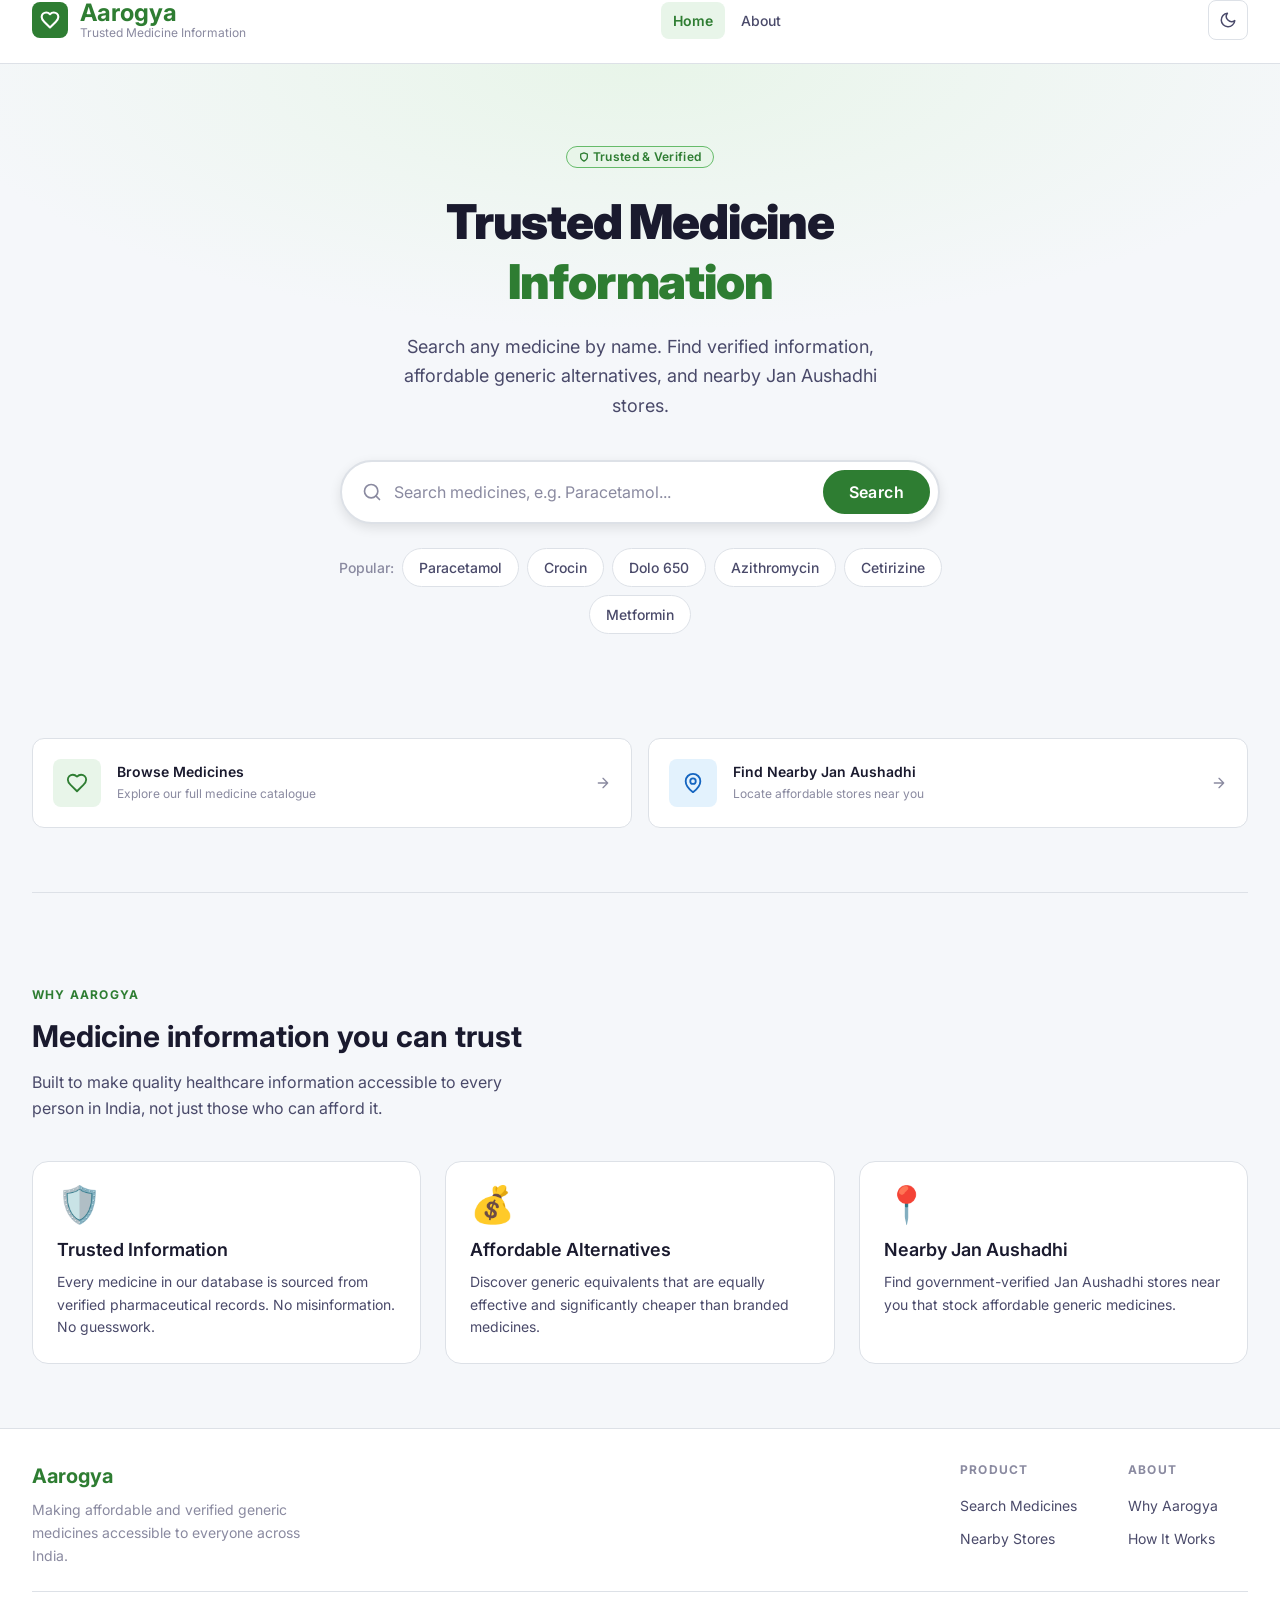
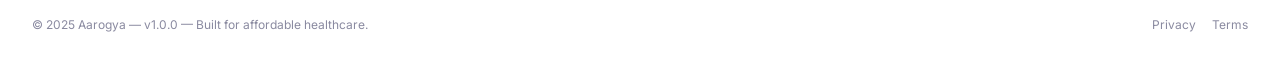
==== commit 625985d6: "fix(frontend): align integration baseline across pages" ====
--- a/frontend_v1/pages/home.html
+++ b/frontend_v1/pages/home.html
@@ -1,4 +1,4 @@
-﻿<!DOCTYPE html>
+<!DOCTYPE html>
 <html lang="en" data-theme="light">
 <head>
   <meta charset="UTF-8" />
@@ -451,7 +451,7 @@
 
         <div class="footer-bottom">
           <p class="footer-copyright">
-            &copy; 2025 Aarogya &mdash; v0.2.0 &mdash; Built for affordable healthcare.
+            &copy; 2025 Aarogya &mdash; v1.0.0 &mdash; Built for affordable healthcare.
           </p>
           <div class="footer-bottom-links">
             <a href="#" class="footer-bottom-link">Privacy</a>
@@ -465,6 +465,7 @@
 
   <!-- Scripts -->
   <!-- theme.js already loaded in <head> -->
+  <script src="../js/config.js"></script>
   <script src="../js/main.js"></script>
   <script src="../js/home.js"></script>
 
